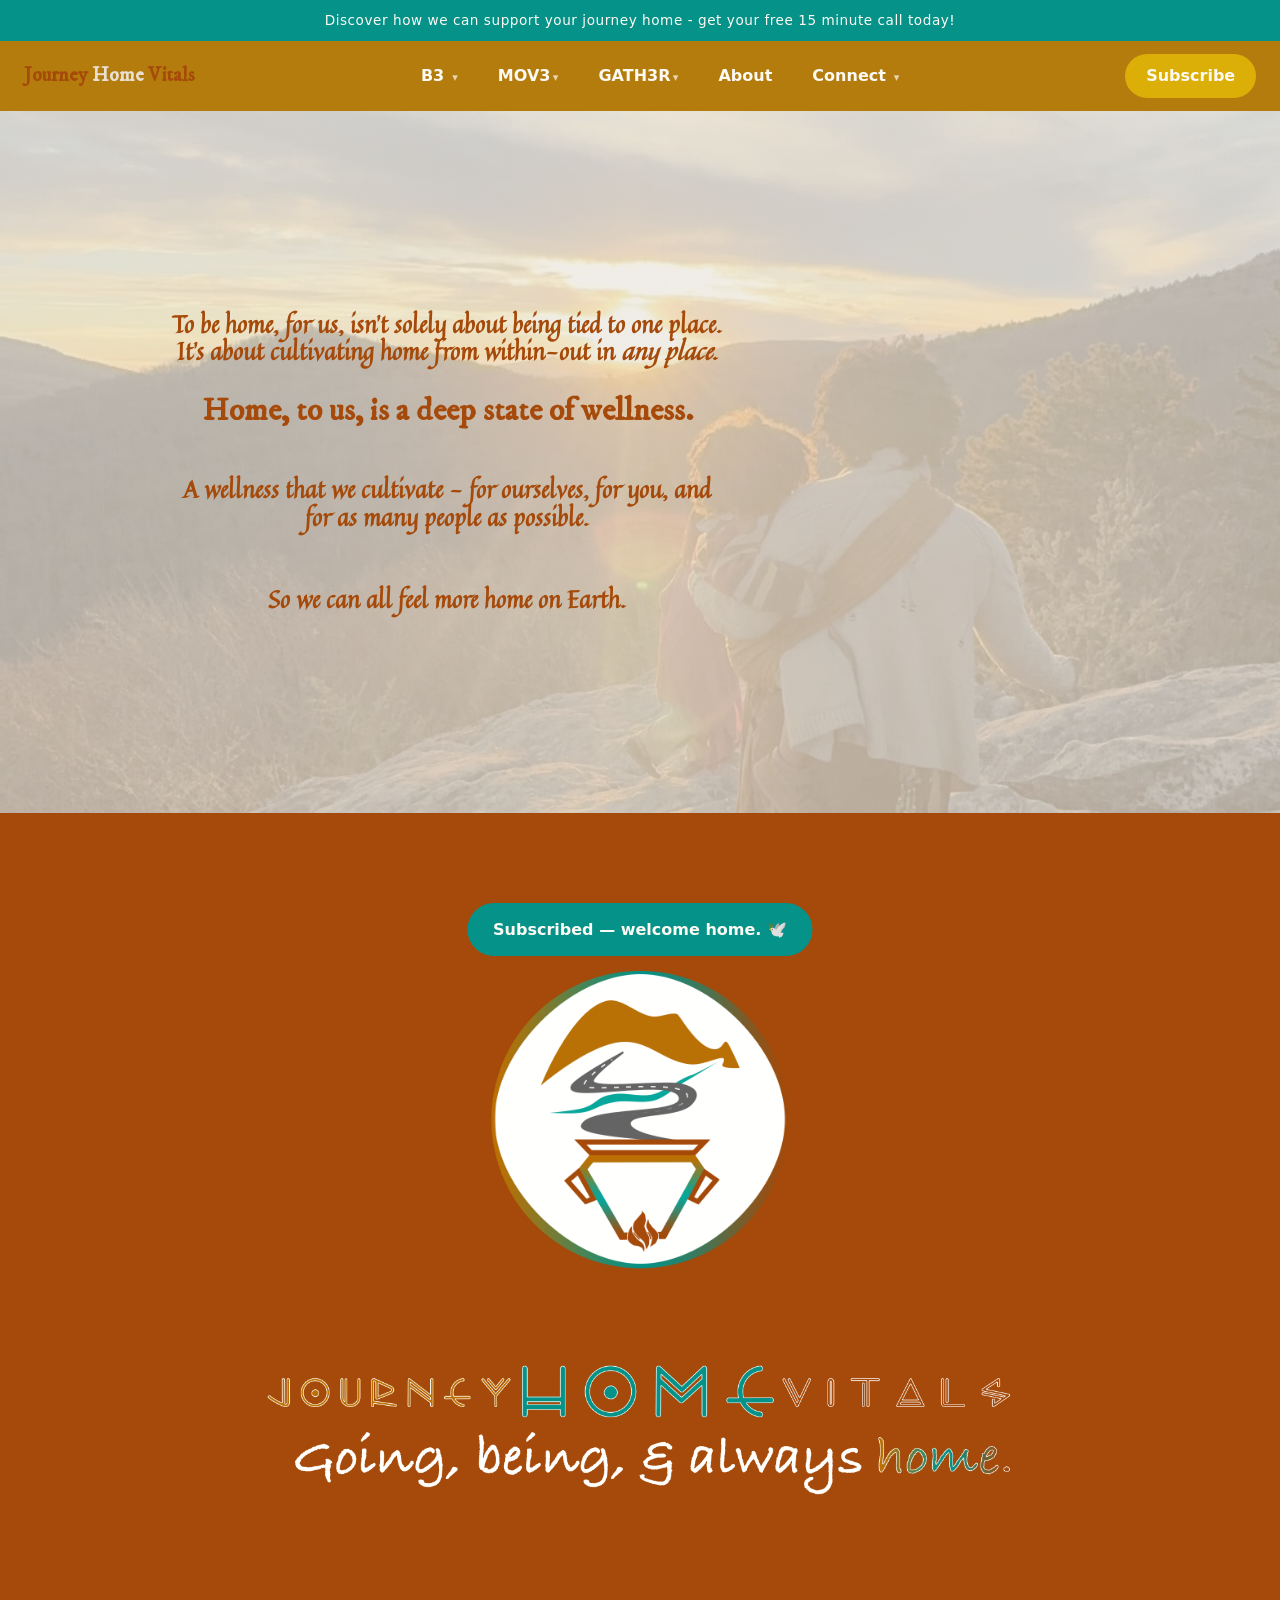
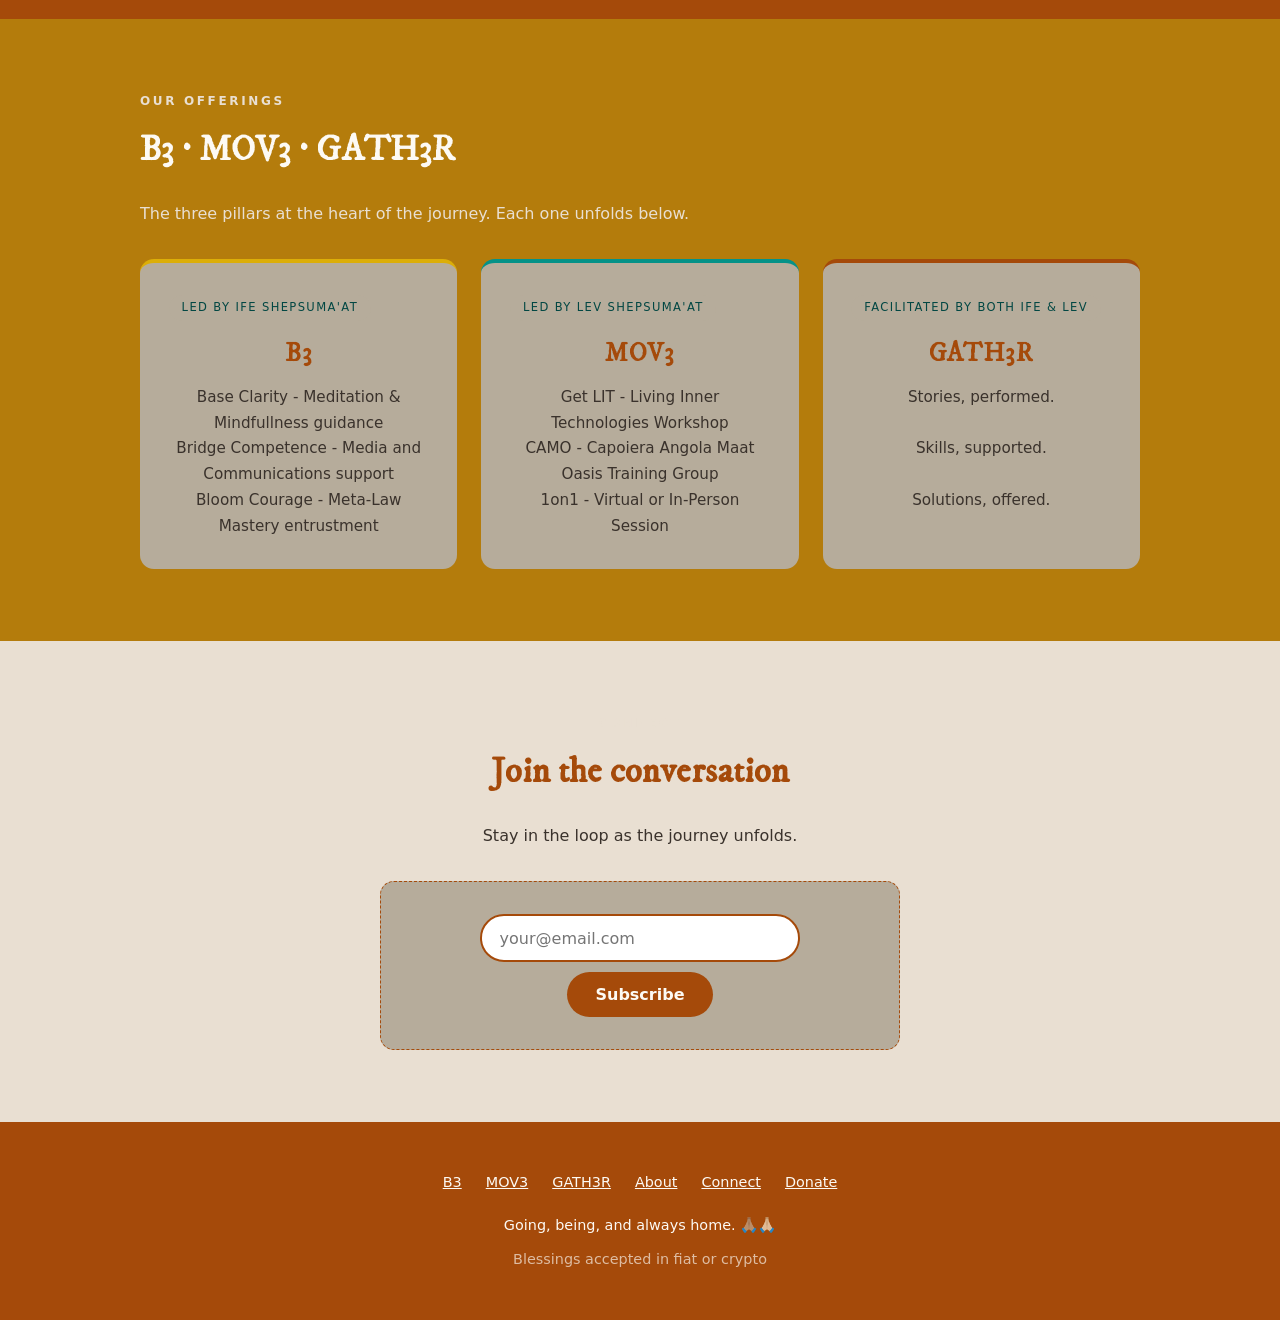
==== index.html @ f93832c3 "Took LIT to JHV website" ====
<!DOCTYPE html>
<html lang="en">
<head>
<meta charset="UTF-8">
<meta name="viewport" content="width=device-width, initial-scale=1.0">
<title>Journey Home Vitals</title>
<link rel="stylesheet" href="nav.css">
<link rel="stylesheet" href="style.css">
</head>

<body>
<div id="header-mount"></div>
<main>
  <!-- HERO -->
  <div class="hero" id="home">
    
    <div>
      <h1>To be home, for us, isn't solely about being tied to one place. 
<br>
It's about cultivating home from within-out in <i>any place</i>. 
<br>
<br>
<h2>Home, to us, is a deep state of wellness. </h2>
<br>
<h1>A wellness that we cultivate - for ourselves, for you, and for as many people as possible.
</h1>
<br>
<br>
<h1>So we can all feel more home on Earth.</h1>
</div>
    </div>
  </div>
  <section class="intro">
    <h1>Welcome to</h1>
    <img src="images/Logo.png" alt="Journey Home Vitals logo" id="intrologo">
    <br>
    <img src="images/LogoJustTextWhite.png" alt="Journey Home Vitals logo text" id="intrologopic">
  </section>
  <!-- B3 / MOV3 / GATH3R -->
  <section class="pillars" id="offerings">
    <div class="section-inner">
      <p class="eyebrow">Our Offerings</p>
      <h2 class="golden-bg">B3 · MOV3 · GATH3R</h2>
      <p class="pillars-intro"> The three pillars at the heart of the journey. Each one unfolds below.</p>
      <div class="pillar-grid">
        <a class="card reveal" id="b3-card" href="B3.html">
          <span class="placeholder-chip">Led by Ife ShepsuMa'at</span>
         <div class="card-text"> <h3>B3</h3>
          <p>Base Clarity - Meditation & Mindfullness guidance
            <br>
            Bridge Competence - Media and Communications support
            <br>
            Bloom Courage - Meta-Law Mastery entrustment
          </p></div></a>
        <a class="card reveal" id="mov3-card" href="MOV3.html">
          <span class="placeholder-chip">Led by Lev ShepsuMa'at</span>
          <div class="card-text"><h3>MOV3</h3>
          <p>Get LIT - Living Inner Technologies Workshop
            <br>
            CAMO - Capoiera Angola Maat Oasis Training Group
            <br>
            1on1 - Virtual or In-Person Session
          </p></div></a>
        <a class="card reveal" id="gath3r-card" href="GATH3R.html">
          <span class="placeholder-chip">Facilitated by both Ife & Lev</span>
         <div class="card-text"><h3>GATH3R</h3>
          <p>Stories, performed. 
            <br>
            <br>
            Skills, supported. 
            <br>
            <br>
            Solutions, offered.
          </p>
        </div> </a>
        </div>
  </section>


  <!-- SUBSCRIBE — Brevo-ready -->
  <section class="subscribe" id="connect">
    <div class="section-inner">
      <p class="eyebrow">Connect</p>
      <h2>Join the conversation</h2>
      <p>Stay in the loop as the journey unfolds.</p>
      <div class="brevo-container">
        <!-- DEMO FORM — replace with Brevo embed -->
        <form class="demo" id="subForm">
          <input type="email" id="email" placeholder="your@email.com" required aria-label="Email">
          <button type="submit">Subscribe</button>
        </form>
      </div>
    </div>
  </section>
</main>

<div id="footer-mount"></div>

<div id="toast">Subscribed — welcome home. 🕊️</div>

<script src="main.js">
</script>
</body>
</html>
---- nav.css ----
/* ===== Design tokens with aliases for compatibility ===== */
:root {
      --text-heading:  #a54a0a;
      --ink:           #3a322c;
      --surface-alt:   #e9dfd2;
      --brand:         #dcae08;
      --teal:          #059288;
      --text-inverse:  #fdfaf4;
      --bg:            #8f7913;
      --surface:       #b6ac9b;
      --accent:        #B47c0c;
      --accent-strong: #a54a0a;
      --badge:         #b6ac9b;
      --band-dark:     #024743;
      --focus-ring:    #059288;
      --radius:        14px;
      --font-head:     'IM Fell DW Pica', Georgia, 'Times New Roman', serif;
      --font-body:     'Segoe UI', system-ui, sans-serif;

      /* Aliases for Get LIT compatibility (maps old names to current) */
      --heading:       var(--text-heading);
      --paper:         var(--surface-alt);
      --panel:         var(--surface);
      --inverse:       var(--text-inverse);
      --band:          var(--bg);

}
/* ===== Self-hosted fonts ===== */
@font-face {
  font-family: 'IM Fell DW Pica';
  src: url('fonts/im-fell-dw-pica-v16-latin-regular.woff2') format('woff2');
  font-weight: 400;
  font-style: normal;
  font-display: swap;
}
@font-face {
  font-family: 'IM Fell DW Pica';
  src: url('fonts/im-fell-dw-pica-v16-latin-italic.woff2') format('woff2');
  font-weight: 400;
  font-style: italic;
  font-display: swap;
}
@font-face {
  font-family: 'Quin';
  src: url('fonts/quintessential-v24-latin-regular.woff2') format('woff2');
  font-weight: 400;
  font-style: normal;
  font-display: swap;
}

/* ===== Top bar ===== */
.topbar {
  background: var(--teal);
  color: var(--text-inverse);
  text-align: center;
  padding: .55rem 1rem;
  font-size: .85rem;
  letter-spacing: .04em;
}

.topbar a {
  color: inherit;
  text-decoration: none;
  position: relative;
}
.topbar a::after {
  content: "";
  position: absolute;
  left: 0; bottom: 0;
  width: 0; height: 1.5px;
  background: var(--text-inverse);
  transition: width .25s ease;
}
.topbar a:hover::after {
  width: 100%;
}

/* ===== HEADER ===== */
.site-header {
  display: flex;
  align-items: center;
  justify-content: space-between;
  padding: .8rem 1.5rem;
  background: var(--accent);
  position: sticky;
  top: 0;
  z-index: 100;
}

.has-dropdown {
  position: relative;
}

.dropdown {
  position: absolute;
  top: 100%;
  left: 50%;                        /* push right edge to middle of parent */
  transform: translateX(-50%);      /* slide back by half dropdown's width */
  min-width: 190px;
  background: var(--surface);
  border-radius: 0 0 10px 10px;
  box-shadow: var(--shadow);
  padding: .4rem;
  display: none;
  z-index: 200;
}

.has-dropdown:hover .dropdown,
.has-dropdown:focus-within .dropdown {
  display: block;
}

.dropdown a {
  display: block;
  padding: .5rem .8rem;
  text-align: center;              /* ← your text-centering, restored */
  color: var(--ink);
  text-decoration: none;
  font-size: .92rem;
  border-radius: 6px;
}

.dropdown a:hover {
  background: var(--surface-alt);
  color: var(--accent-strong);
}

/* ===== Logo (text + image swap on scroll) ===== */
.logo-container {
  display: flex;
  flex-direction: column;
  align-items: center;
}

.logo-text {
  font-family: var(--font-head);
  font-size: 1.25rem;
  font-weight: bold;
  color: var(--text-heading);
  text-decoration: none;
}
.logo-text span { color: var(--surface-alt); }

.logo-img-only {
  display: none;                 /* hidden until the page is scrolled */
}
.logo-img-only img {
  width: 50px;
  height: auto;
  display: block;                /* kills the baseline gap under images */
}

/* When scrolled: swap which one exists in the layout */
.site-header.scrolled .logo-text { display: none; }
.site-header.scrolled .logo-img-only { display: block; }

/* The special row inside Connect */
.icon-row {
  display: flex;
  align-items: center;
  justify-content: center;
  gap: .8rem;
  padding: .6rem 0;
  background: transparent;
  border-top: 1px solid rgba(0,0,0,0.1);
  margin-top: .2rem;
}

.icon-link {
  background: none;       /* no more cream circle */
  border-radius: 0;       /* no shape constraint */
  display: grid;           /* keep — harmless container for the img */
  place-items: center;
  line-height: 0;          /* kills ghost space under images (baseline gap) */
}

.icon-link img {
  width: 38px;             /* size the LOGO itself, not its container */
  height: auto;            /* keeps each logo's natural proportions */
  display: block;
}

.icon-link:hover {
  background: var(--accent);
  color: var(--text-inverse);
  transform: scale(1.1);
}

.main-nav {
  display: flex;
  gap:2.5rem;
}

.nav-item { 
    position: relative;

}

.nav-btn {
  background: none;
  border: none;
  font: inherit;
  font-weight: 600;
  color: var(--surface-alt);
  padding: .0rem .9rem;
  cursor: pointer;
  display: inline-flex;
  align-items: center;
  gap: .25rem;
}
.caret {
  font-size: .7em;
  opacity: .7;
  margin-left: .15rem;
}

.nav-link:link {
   font-weight: 600;
   text-decoration: none;
  color:var(--text-inverse);
 }      
.nav-link:visited { 
   font-weight: 600; 
text-decoration: none;
  color:var(--text-inverse);
}    
.nav-link:hover { 
   font-weight: 600;
   text-decoration: underline;
  color: var(--brand)
}      
.nav-link:active {
   font-weight: 600; 
  text-decoration: none;
  color:var(--text-inverse);
}


.social { padding: .4rem .55rem; font-size: 1.05rem; }

.btn-subscribe {
  background: var(--brand);
  color: var(--text-inverse);
  padding: .55rem 1.3rem;
  border-radius: 999px;
  font-weight: 700;
  text-decoration: none;
  flex-shrink: 0;
  flex-grow: 0;
  white-space: nowrap;
}
.btn-subscribe:hover { transform: scale(1.1); }
/* ===== Responsive ===== */
.menu-toggle {
  display: none;
  background: none;
}

@media (max-width: 760px) {
  .site-header {
    flex-wrap: wrap;
    flex-direction: column;
    justify-content: center;
    align-items: center;
    text-align: center;
  }


  .menu-toggle {
    display: block;
    order: 2;
    border: none;
    font-size: 1.8rem;
    cursor: pointer;
    color: var(--text-heading);
    padding: .5rem;
  }

  /* Slightly smaller logo image on phones */
  .logo-img-only img { width: 40px; }

  .main-nav { display: none; }
  .main-nav.open {
    display: flex;
    flex-direction: column;
    align-items: center;
  }

  .hero {
    background-image: none;
    background: linear-gradient(
      135deg,
      var(--surface-alt) 0%,
      var(--brand) 50%,
      var(--teal) 100%
    );
    background-attachment: scroll;
    min-height: 70vh;
  }

  .nav-item {
    width: 100%;
    border-bottom: 1px solid rgba(0,0,0,.1);
  }

  .dropdown {
    position: static;
    box-shadow: none;
    background: var(--badge);
    padding: 0 .8rem;
    transform: none; 
  }

  .nav-btn {
    width: 100%;
    text-align: left;
    padding: .8rem 0;
  }

  .btn-subscribe {
    width: auto;
    margin-top: .6rem;
    text-align: center;
  }
}
---- style.css ----
* { margin: 0; padding: 0; box-sizing: border-box; }

body {
  font-family: var(--font-body);
  background: var(--accent);
  color: var(--ink);
  line-height: 1.7;
}

h1 {
  font-family: var(--font-head);
  color: var(--text-inverse);
  line-height: 3;
}
/* ===== Hero ===== */
.hero {
  min-height: 78vh;
  display: flex;
  flex-direction: column;
  justify-content: center;
  align-items:flex-start;
  text-align: center;
  padding: 4rem 10rem; 
  background-image:
    linear-gradient(rgba(237, 234, 230, 0.72), rgba(233, 223, 210, .72)),
    url('images/Ife&Aiye-Sunset.jpg');
  background-size: cover;
  background-position: center;
  background-repeat: no-repeat;
  background-attachment: fixed;
  position: relative;
  overflow: hidden;
}

.hero > div {
  max-width: 100%;
  margin: 0 auto;
   margin-left: 1%;           
  margin-right: auto; 
}

.hero h1 {
  font-family: 'Quin', Georgia, serif;
  font-size: clamp(1.5rem, 2.0vw, 1.5rem);
  color: var(--text-heading);
  max-width: 37ch;
  margin-left:auto;
  margin-right: auto;
  line-height: 1.15;
}
.hero h2 {
  font-family: var(--font-head);
  font-size: clamp(2.0rem, 2.5vw, 2.0rem);
  color: var(--text-heading);
  max-width: 37ch;
  margin-left:auto;
  margin-right: auto;
  line-height: 1.15;
}
.hero p.tagline {
  font-style: italic;
  color: var(--text-heading);
  margin-top: 1rem;
  font-size: 1.15rem;
}
.hero .cta-row {
  margin-top: 2.2rem;
  display: flex;
  gap: 1rem;
  justify-content: center;
  flex-wrap: wrap;
}
#soon {
  display: flex;
  flex-direction: column;
  justify-content: center;
  align-items:center;
  text-align: center;
  padding: 4rem 10rem; 
}

/* ===== @media ===== */
@media (max-width: 1024px) {
  .hero > div {
    margin-left: 1%;   
    margin-right: auto;
  }
}

@media (max-width: 760px) {
  .hero > div {
    margin-left: 0;     /* or 2%, whatever reads best */
    margin-right: 0;
  }
}

.btn-primary {
  background: var(--brand);
  color: var(--text-inverse);
  padding: .85rem 1.8rem;
  border-radius: 999px;
  text-decoration: none;
  font-weight: 600;
  transition: filter .2s;
}
.btn-primary:hover { background: var(--accent); color: var(--text-inverse); }

.btn-secondary {
  background: var(--teal);
  color: var(--text-inverse);
  padding: .85rem 1.8rem;
  border-radius: 999px;
  text-decoration: none;
  font-weight: 600;
  transition: filter .2s;
}
.btn-secondary:hover { background: var(--accent); color: var(--text-inverse); }

.btn-ghost {
  background: var(--accent-strong);
  color: var(--text-inverse);
  padding: .85rem 1.8rem;
  border-radius: 999px;
  text-decoration: none;
  font-weight: 600;
  transition: filter .2s;
}
.btn-ghost:hover { background: var(--accent); color: var(--text-inverse); }

/* ===== Section shell ===== */
section { padding: 4.5rem 1.5rem; }
.section-inner { max-width: 1000px; margin: 0 auto; }
.eyebrow {
  text-transform: uppercase;
  letter-spacing: .22em;
  font-size: .75rem;
  color: var(--surface-alt);
  font-weight: 700;
  margin-bottom: .6rem;
}
h2 {
  font-family: var(--font-head);
  font-size: clamp(1.2rem, 3vw, 2.2rem);
  color: var(--text-heading);
  margin-bottom: 1.2rem;
}

/* ===== Panel nav ===== */
.panel-nav {
  display: flex;
  align-items: stretch;
}
.panel {
  display: flex;
  flex-direction: column;
  transition: flex-grow .3s ease;
}
.panel-head {
  display: flex;
  align-items: center;
  gap: .5rem;
  background: transparent;
  border: none;
  padding: .75rem 1rem;
  cursor: pointer;
  font: inherit;
  font-weight: 700;
}
.panel-icon {
  width: 44px;
  height: 44px;
  border-radius: 50%;
  display: grid;
  place-items: center;
  font-size: 1.2rem;
}
[data-panel="foundation"] .panel-head { background: var(--brand); }
[data-panel="anchoring"]   .panel-head { background: var(--accent-strong); }
[data-panel="amplifying"]  .panel-head { background: var(--surface); }
.panel-body {
  max-height: 0;
  overflow: hidden;
  transition: max-height .35s ease;
}
.panel.open .panel-body {
  max-height: 320px;
}

.intro {
  background: var(--accent-strong);
  text-align: center;
}

#intrologo {
  width: 320px;
  border-radius: 14px;
}
#intrologopic {
  width: 750px;
  border-radius: 14px;
}

/* ===== Three pillars: B3 / MOV3 / GATH3R ===== */
.pillars { background: var(--accent); }
.pillar-grid {
  display: grid;
  grid-template-columns: repeat(auto-fit, minmax(260px, 1fr));
  gap: 1.5rem;
  margin-top: 2rem;
}
.pillars-intro {
   color: var(--surface-alt);   
}
.card {
  background: var(--surface);
  border-radius: var(--radius);
  padding: 1.8rem;
  box-shadow: var(--shadow);
  border-top: 4px solid;
  transition: transform .25s ease;
}

#b3-card {border-top-color: var(--brand);}

#mov3-card { border-top-color: var(--teal); }

#gath3r-card { border-top-color: var(--accent-strong); }
a.card:hover { transform: translateY(-6px); }
.card h3 {
  font-family: var(--font-head);
  margin-bottom: .5rem;
  color: var(--text-heading);
  font-size: 1.6rem;
  letter-spacing: .02em;
}
.card p { font-size: .95rem; }

a.card {
  text-decoration: none;
  color: inherit;
  display: block;          /* anchors default to inline; block fills the grid cell */
}

.golden-bg { color: var(--text-inverse); }

.placeholder-chip {
  display: inline-block;
  font-size: .72rem;
  text-transform: uppercase;
  letter-spacing: .12em;
  color: var(--band-dark);
  background: var(--badge);
  border-radius: 999px;
  padding: .2rem .8rem;
  margin-bottom: .8rem;
}
.card-text {
  text-align: center;
}

.reveal { opacity: 0; transform: translateY(24px); transition: all .7s ease; }
.reveal.visible { opacity: 1; transform: none; }
 
/* ===== WISDOM band ===== */
.wisdom {
  background: var(--band-dark);
  color: var(--text-inverse);
}
.wisdom h2 { color: var(--text-inverse); }
.acronym {
  display: grid;
  grid-template-columns: repeat(auto-fit, minmax(200px, 1fr));
  gap: 1.5rem;
  margin-top: 2.2rem;
}
.acronym .letter {
  text-align: center;
  padding: 1.4rem;
  border: 1px solid var(--surface);
  border-radius: var(--radius);
}
.acronym .big {
  font-family: var(--font-head);
  font-size: 2.6rem;
  color: var(--accent);
  display: block;
}

.letter {
font-size: 1rem;
}

/* ===== Subscribe — Brevo-ready ===== */
.subscribe { background: var(--surface-alt); text-align: center; }
.brevo-container {
  max-width: 520px;
  margin: 2rem auto 0;
  background: var(--surface);
  border-radius: var(--radius);
  padding: 2rem;
  box-shadow: var(--shadow);
  border: 1px dashed var(--accent-strong);
}

.brevo-container input[type="email"],
.brevo-container input[type="text"] {
  padding: .8rem 1.1rem;
  border: 2px solid var(--accent-strong);
  border-radius: 999px;
  font-size: 1rem;
  width: 100%;
  max-width: 320px;
  outline: none;
  font-family: var(--font-body);
}
.brevo-container button,
.brevo-container input[type="submit"] {
  background: var(--accent-strong);
  color: var(--text-inverse);
  border: none;
  border-radius: 999px;
  padding: .8rem 1.8rem;
  font-size: 1rem;
  font-weight: 600;
  cursor: pointer;
  font-family: var(--font-body);
  transition: filter .2s;
}
.brevo-container button:hover,
.brevo-container input[type="submit"]:hover { filter: brightness(.85); }

.brevo-container form.demo {
  display: flex;
  gap: .6rem;
  justify-content: center;
  flex-wrap: wrap;
}

blockquote {
  font-family: var(--font-head);
  font-style: italic;
  font-size: 1.25rem;
  color: var(--text-heading);
  border-left: 5px solid var(--accent);
  padding-left: 1.4rem;
  margin: 2rem 0;
}

/* ===== Footer ===== */
footer {
  background: var(--text-heading);
  color: var(--text-inverse);
  padding: 3rem 1.5rem;
  text-align: center;
  font-size: .9rem;
}
footer nav ul {
  list-style: none;
  display: flex;
  gap: 1.5rem;
  justify-content: center;
  margin-bottom: 1.2rem;
  flex-wrap: wrap;
}
footer a { color: var(--text-inverse); }

/* ===== Toast ===== */
#toast {
  position: fixed;
  bottom: 24px; left: 50%;
  transform: translateX(-50%) translateY(80px);
  background: var(--teal);
  color: var(--text-inverse);
  padding: .8rem 1.6rem;
  border-radius: 999px;
  font-weight: 600;
  box-shadow: var(--shadow);
  transition: transform .35s ease;
  z-index: 200;
}
#toast.show { transform: translateX(-50%) translateY(0); }

/* ===== Focus accessibility ===== */
:focus-visible {
  outline: 3px solid var(--focus-ring);
  outline-offset: 3px;
}

/* ===== BIO SECTION (About Page) ===== */
.who .lead {
  max-width: 60ch;
  font-size: 1.02rem;
  line-height: 1.7;
  color: var(--ink);
  margin-bottom: 2.4rem;
}

.bio {
  display: grid;
  grid-template-columns: 160px 1fr;
  gap: 1.8rem;
  align-items: center;
  margin-bottom: 2.4rem;
}

.bio:last-of-type { margin-bottom: 0; }

.bio h3 {
  font-size: 1.1rem;
  margin-bottom: 0.5rem;
  font-family: var(--font-head);
  color: var(--text-heading);
}

.bio p {
  font-size: 0.94rem;
  line-height: 1.7;
  color: var(--ink);
  max-width: 60ch;
}

.bio .imgph img {
  width: 100%;
  height: 100%;
  object-fit: cover;
  object-position: top center;
  display: block;
}

.imgph {
  border: 1.5px dashed var(--badge);    /* changed from --line */
  border-radius: 4px;
  aspect-ratio: 4 / 5;
  overflow: hidden;
  background: var(--surface-alt);       /* changed from rgba() */
}

.closing {
  margin-top: 2.4rem;
  padding: 1.6rem 1.8rem;
  background: var(--surface);           /* changed from --panel */
  border-left: 4px solid var(--brand);
  border-radius: 3px;
  font-family: var(--font-head);
  font-size: 1.05rem;
  line-height: 1.6;
  color: var(--text-heading);
}
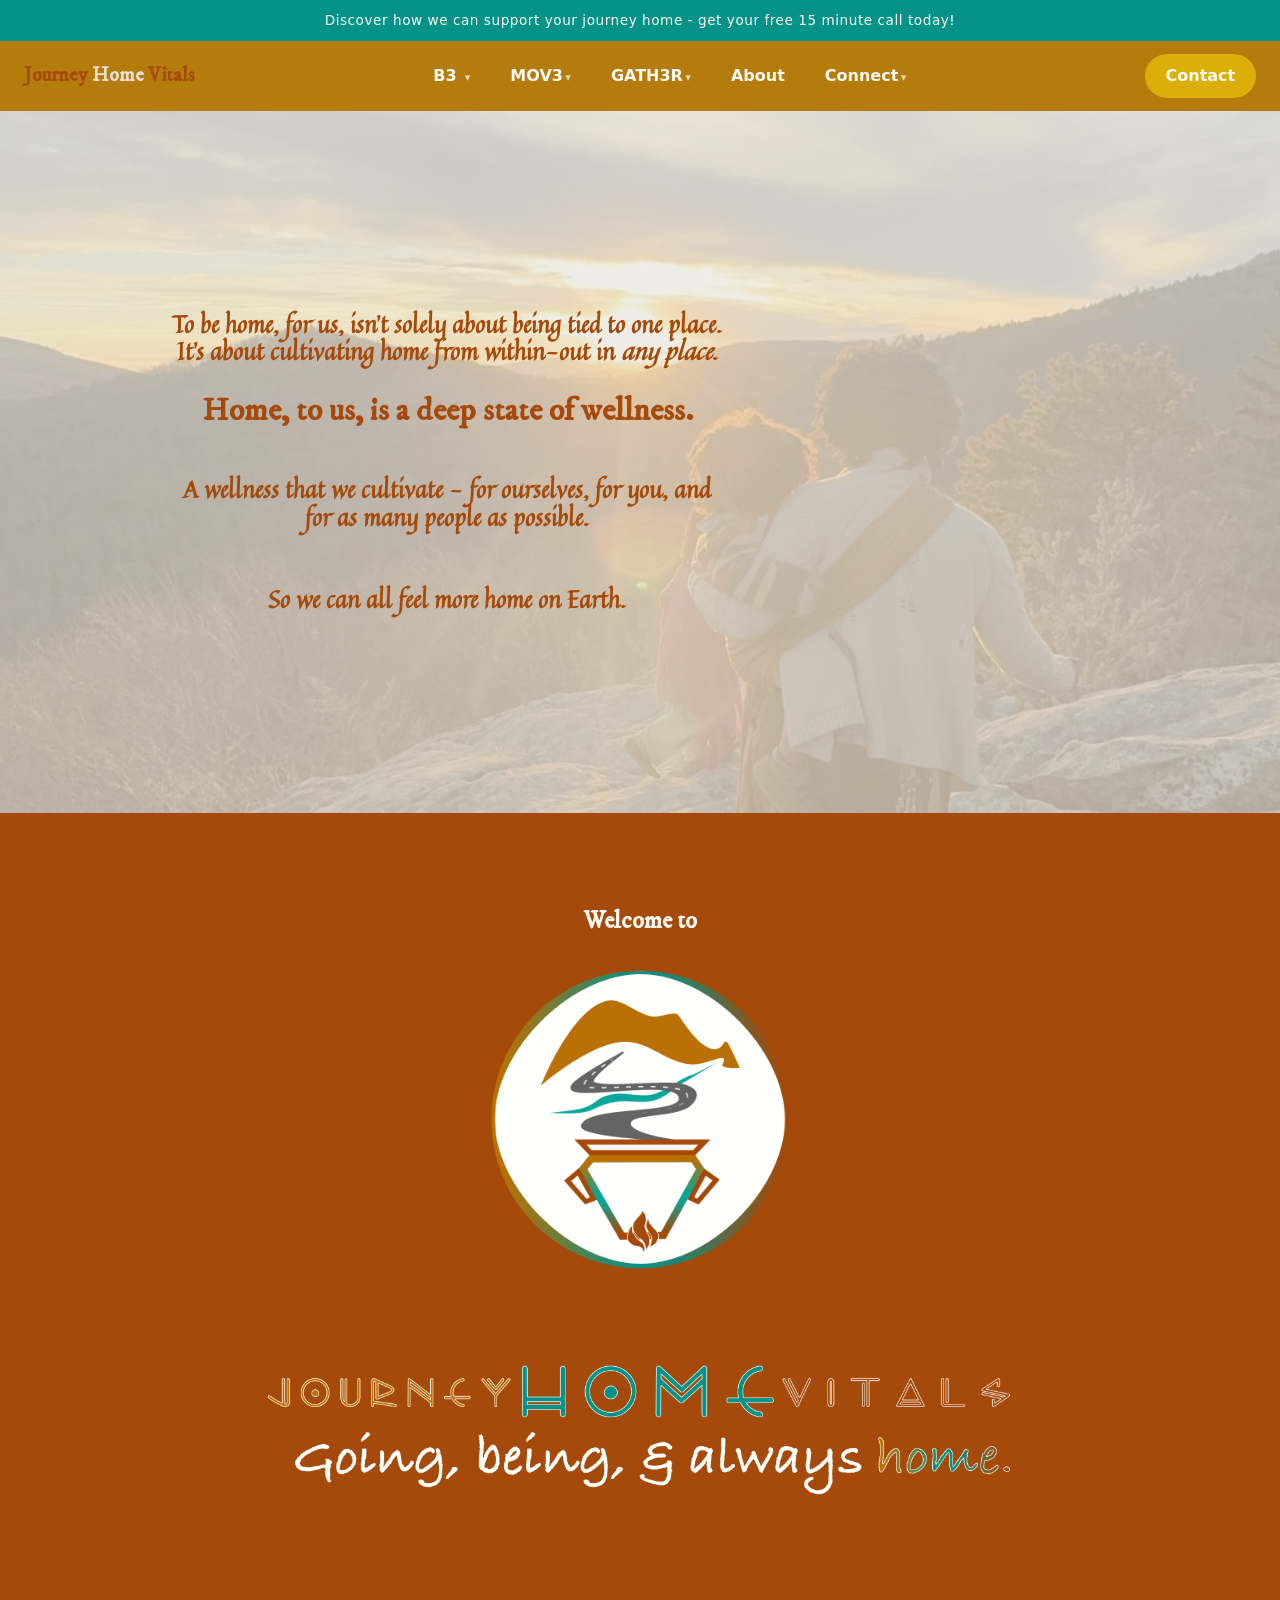
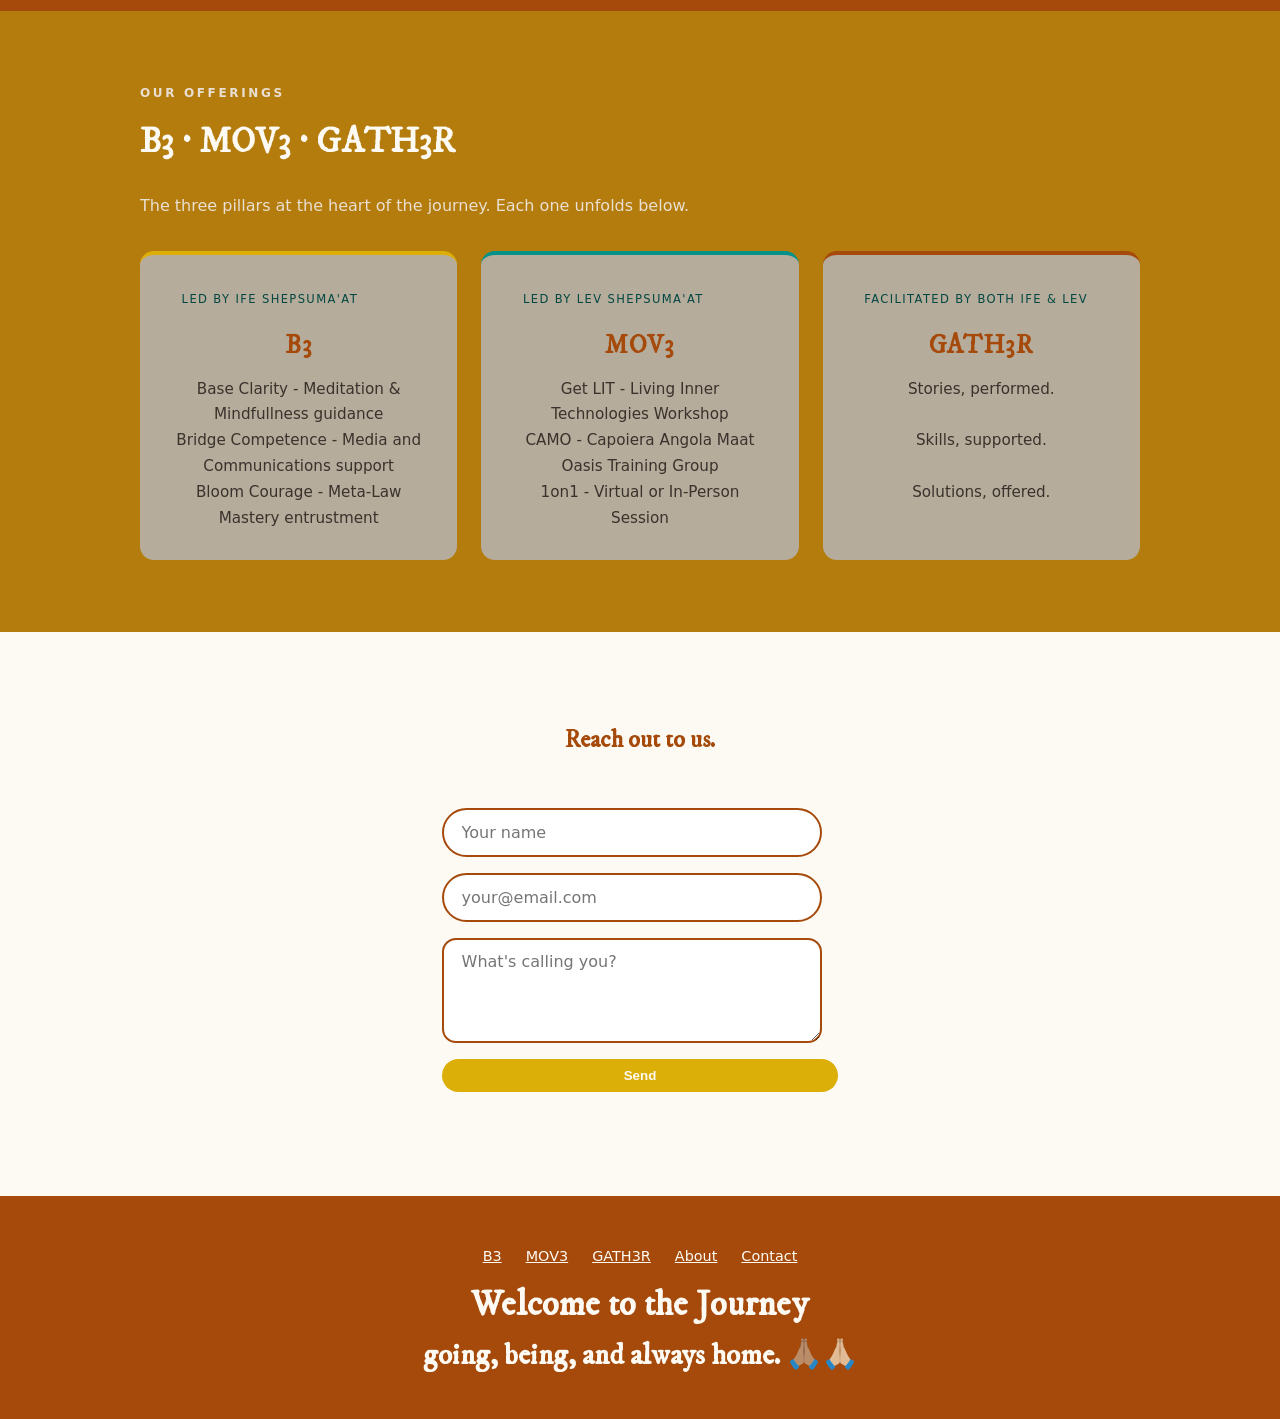
==== commit 4c2d7e23: "Update site with connect instead of subimt" ====
--- a/index.html
+++ b/index.html
@@ -75,28 +75,21 @@
         </div> </a>
         </div>
   </section>
-
-
-  <!-- SUBSCRIBE — Brevo-ready -->
-  <section class="subscribe" id="connect">
-    <div class="section-inner">
-      <p class="eyebrow">Connect</p>
-      <h2>Join the conversation</h2>
-      <p>Stay in the loop as the journey unfolds.</p>
-      <div class="brevo-container">
-        <!-- DEMO FORM — replace with Brevo embed -->
-        <form class="demo" id="subForm">
-          <input type="email" id="email" placeholder="your@email.com" required aria-label="Email">
-          <button type="submit">Subscribe</button>
-        </form>
-      </div>
-    </div>
-  </section>
-</main>
+  <section class="form" id="connect">
+    <h1 class="form">Reach out to us.</h1>
+<form name="contact" method="POST" data-netlify="true" class="contact-form"
+      action="/thanks" netlify-honeypot="bot-field">
+  <input type="hidden" name="form-name" value="contact">
+  <input type="text" name="name" placeholder="Your name" required aria-label="Your name">
+  <input type="email" name="email" placeholder="your@email.com" required aria-label="Email">
+  <textarea name="message" rows="4" placeholder="What's calling you?" required aria-label="Message"></textarea>
+  <button type="submit" class="btn-action">Send</button>
+</form>
+</section>
 
 <div id="footer-mount"></div>
 
-<div id="toast">Subscribed — welcome home. 🕊️</div>
+
 
 <script src="main.js">
 </script>
--- a/nav.css
+++ b/nav.css
@@ -238,7 +238,7 @@
 
 .social { padding: .4rem .55rem; font-size: 1.05rem; }
 
-.btn-subscribe {
+.btn-action {
   background: var(--brand);
   color: var(--text-inverse);
   padding: .55rem 1.3rem;
@@ -248,8 +248,10 @@
   flex-shrink: 0;
   flex-grow: 0;
   white-space: nowrap;
-}
-.btn-subscribe:hover { transform: scale(1.1); }
+  border: none;
+  outline: none;
+}
+.btn-action:hover { transform: scale(1.1); }
 /* ===== Responsive ===== */
 .menu-toggle {
   display: none;
@@ -317,7 +319,7 @@
     padding: .8rem 0;
   }
 
-  .btn-subscribe {
+  .btn-action {
     width: auto;
     margin-top: .6rem;
     text-align: center;
--- a/style.css
+++ b/style.css
@@ -92,9 +92,16 @@
 
 @media (max-width: 760px) {
   .hero > div {
-    margin-left: 0;     /* or 2%, whatever reads best */
+    margin-left: 0;   
     margin-right: 0;
   }
+}
+@media (max-width: 760px) {}
+#intrologopic {
+  max-width: 100%;;
+  height: auto;
+  display: block; 
+  margin-inline: auto;
 }
 
 .btn-primary {
@@ -130,6 +137,32 @@
 }
 .btn-ghost:hover { background: var(--accent); color: var(--text-inverse); }
 
+
+
+.contact-form {
+  display: flex;              /* turns the form into a flex container */
+  flex-direction: column;     /* children stack top-to-bottom */
+  align-items: stretch;        /* children centered horizontally */
+  gap: 1rem;                  /* even spacing between each field */
+  max-width: 460px;           /* keeps it from stretching full-page wide */
+  margin: 0 auto;             /* centers the form itself in its section */
+  padding: 2rem;              /* breathing room around the whole form */
+}
+.contact-form input,
+.contact-form textarea {
+  border: 2px solid var(--accent-strong);
+  border-radius: 999px;
+  padding: .8rem 1.1rem;
+  font-size: 1rem;
+  font-family: inherit;
+  width: 100%;
+  max-width: 380px;
+}
+
+.contact-form textarea {
+  border-radius: 14px;         /* pill shape looks odd on a tall box */
+  height: auto;
+}
 /* ===== Section shell ===== */
 section { padding: 4.5rem 1.5rem; }
 .section-inner { max-width: 1000px; margin: 0 auto; }
@@ -367,21 +400,13 @@
 }
 footer a { color: var(--text-inverse); }
 
-/* ===== Toast ===== */
-#toast {
-  position: fixed;
-  bottom: 24px; left: 50%;
-  transform: translateX(-50%) translateY(80px);
-  background: var(--teal);
-  color: var(--text-inverse);
-  padding: .8rem 1.6rem;
-  border-radius: 999px;
-  font-weight: 600;
-  box-shadow: var(--shadow);
-  transition: transform .35s ease;
-  z-index: 200;
-}
-#toast.show { transform: translateX(-50%) translateY(0); }
+.form {
+  background-color: var(--text-inverse);
+}
+.form h1 {
+  color: var(--text-heading);
+  text-align: center; 
+}
 
 /* ===== Focus accessibility ===== */
 :focus-visible {
@@ -389,15 +414,17 @@
   outline-offset: 3px;
 }
 
-/* ===== BIO SECTION (About Page) ===== */
+
+/* Bio layout (photo beside text) */
 .who .lead {
-  max-width: 60ch;
+  max-width: 100%;
   font-size: 1.02rem;
   line-height: 1.7;
-  color: var(--ink);
   margin-bottom: 2.4rem;
 }
-
+.page.who h1{
+  color: var(--accent);
+}
 .bio {
   display: grid;
   grid-template-columns: 160px 1fr;
@@ -405,23 +432,25 @@
   align-items: center;
   margin-bottom: 2.4rem;
 }
-
 .bio:last-of-type { margin-bottom: 0; }
-
 .bio h3 {
-  font-size: 1.1rem;
-  margin-bottom: 0.5rem;
-  font-family: var(--font-head);
-  color: var(--text-heading);
-}
-
+  font-family: var(--font-head);
+  color: var(--text-heading);
+  font-size: 1.4rem;
+  margin-bottom: .5rem;
+}
 .bio p {
-  font-size: 0.94rem;
+  font-size: .94rem;
   line-height: 1.7;
-  color: var(--ink);
-  max-width: 60ch;
-}
-
+  max-width: 100%;
+}
+.imgph {
+  border: 1.5px dashed var(--badge);
+  border-radius: var(--radius);
+  aspect-ratio: 4 / 5;
+  overflow: hidden;
+  background: var(--surface-alt);
+}
 .bio .imgph img {
   width: 100%;
   height: 100%;
@@ -429,23 +458,47 @@
   object-position: top center;
   display: block;
 }
-
-.imgph {
-  border: 1.5px dashed var(--badge);    /* changed from --line */
-  border-radius: 4px;
-  aspect-ratio: 4 / 5;
-  overflow: hidden;
-  background: var(--surface-alt);       /* changed from rgba() */
-}
-
 .closing {
   margin-top: 2.4rem;
   padding: 1.6rem 1.8rem;
-  background: var(--surface);           /* changed from --panel */
+  background: var(--surface);
   border-left: 4px solid var(--brand);
-  border-radius: 3px;
+  border-radius: var(--radius);
   font-family: var(--font-head);
   font-size: 1.05rem;
   line-height: 1.6;
   color: var(--text-heading);
+}
+.page-link {
+  color: var(--accent);
+  text-decoration: none;
+}
+.page-link:hover{
+  color: var(--teal);
+}
+
+/* Mobile: stack bios */
+@media (max-width: 760px) {
+  .bio { grid-template-columns: 1fr; gap: 1rem; }
+  .imgph { aspect-ratio: 16/9; }
+}
+/* ===== Page shell ===== */
+.site {
+  max-width: 100%;
+  margin: 0 auto;              /* centers the whole column */
+}
+
+.page {
+  background: var(--surface-alt);   /* paper background, not brown */
+  padding: 3.4rem 2.5rem;
+  border-bottom: 1px solid var(--badge);
+}
+[id] {
+  scroll-margin-top: 90px;  /* roughly your header height + breathing room */
+}
+.inverse {
+color: var(--text-inverse); }
+.bottom h2,
+.bottom h1 {
+line-height: 1.0;
 }
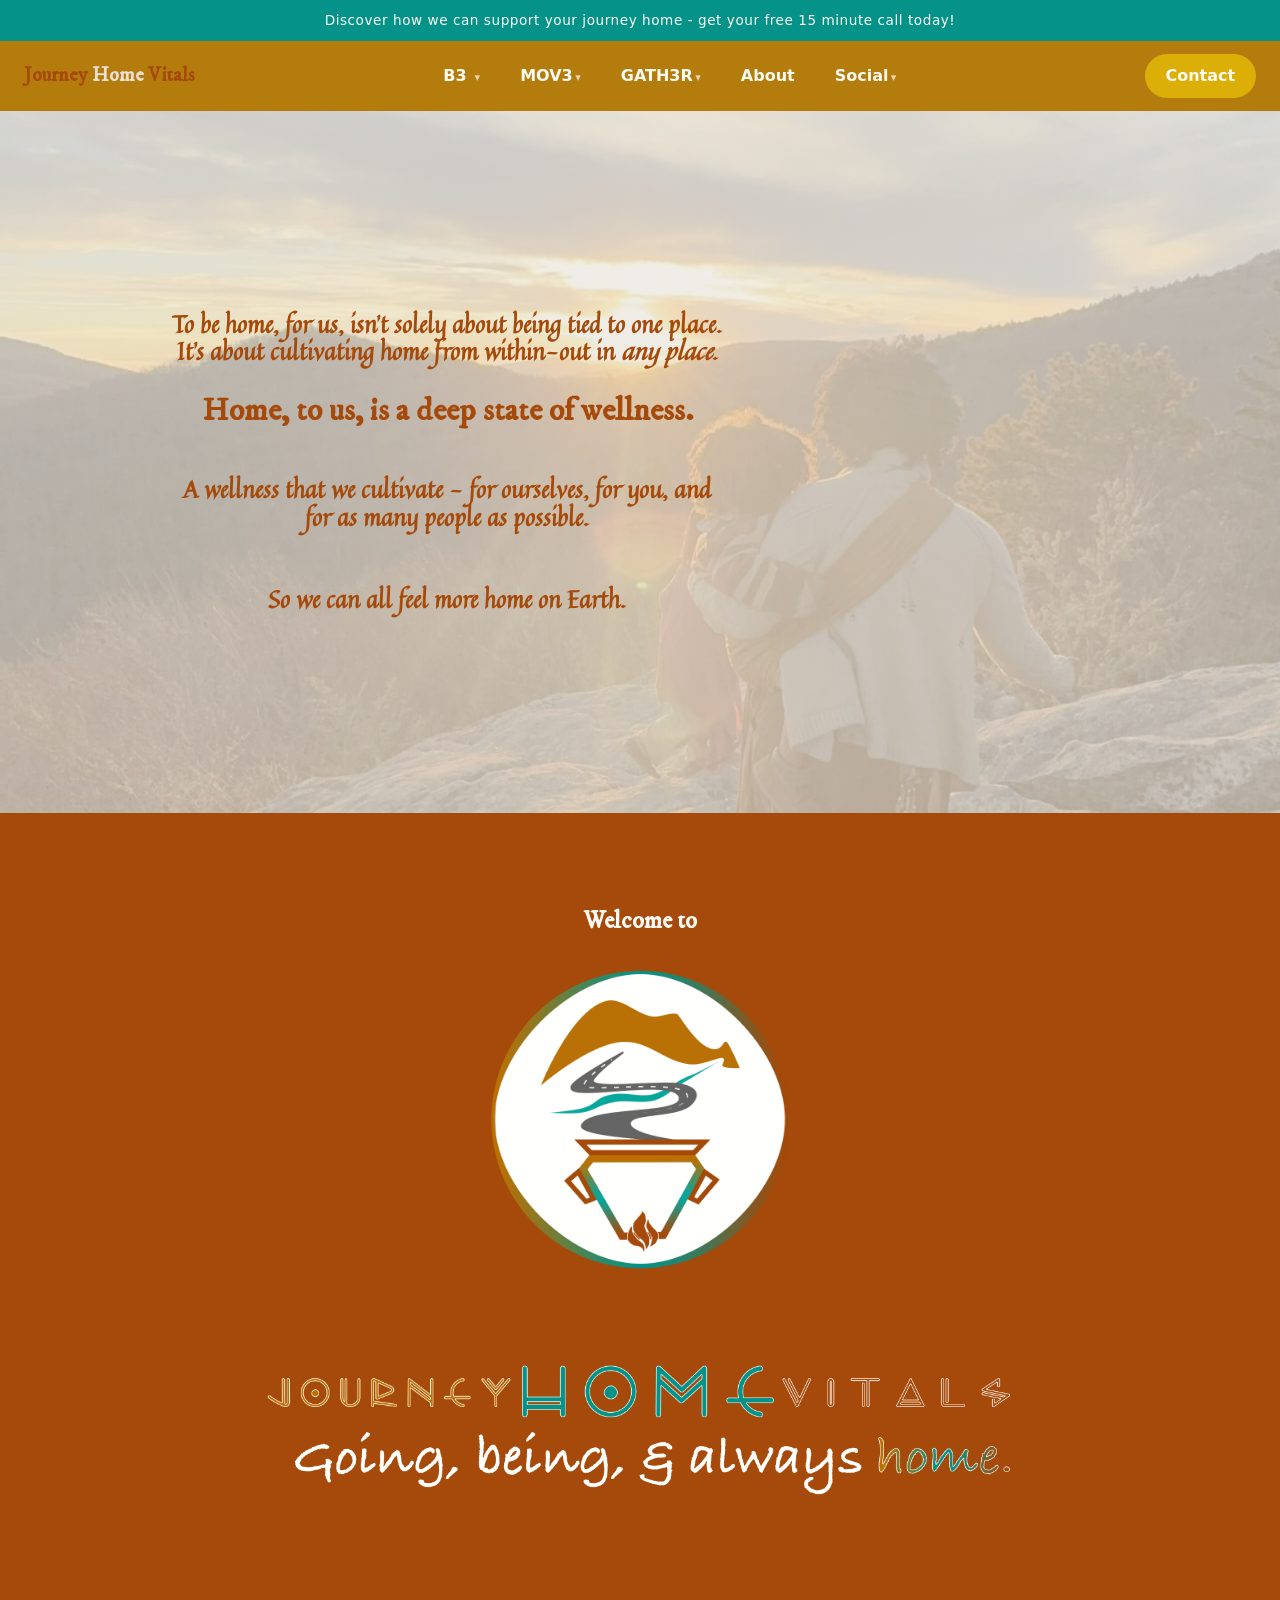
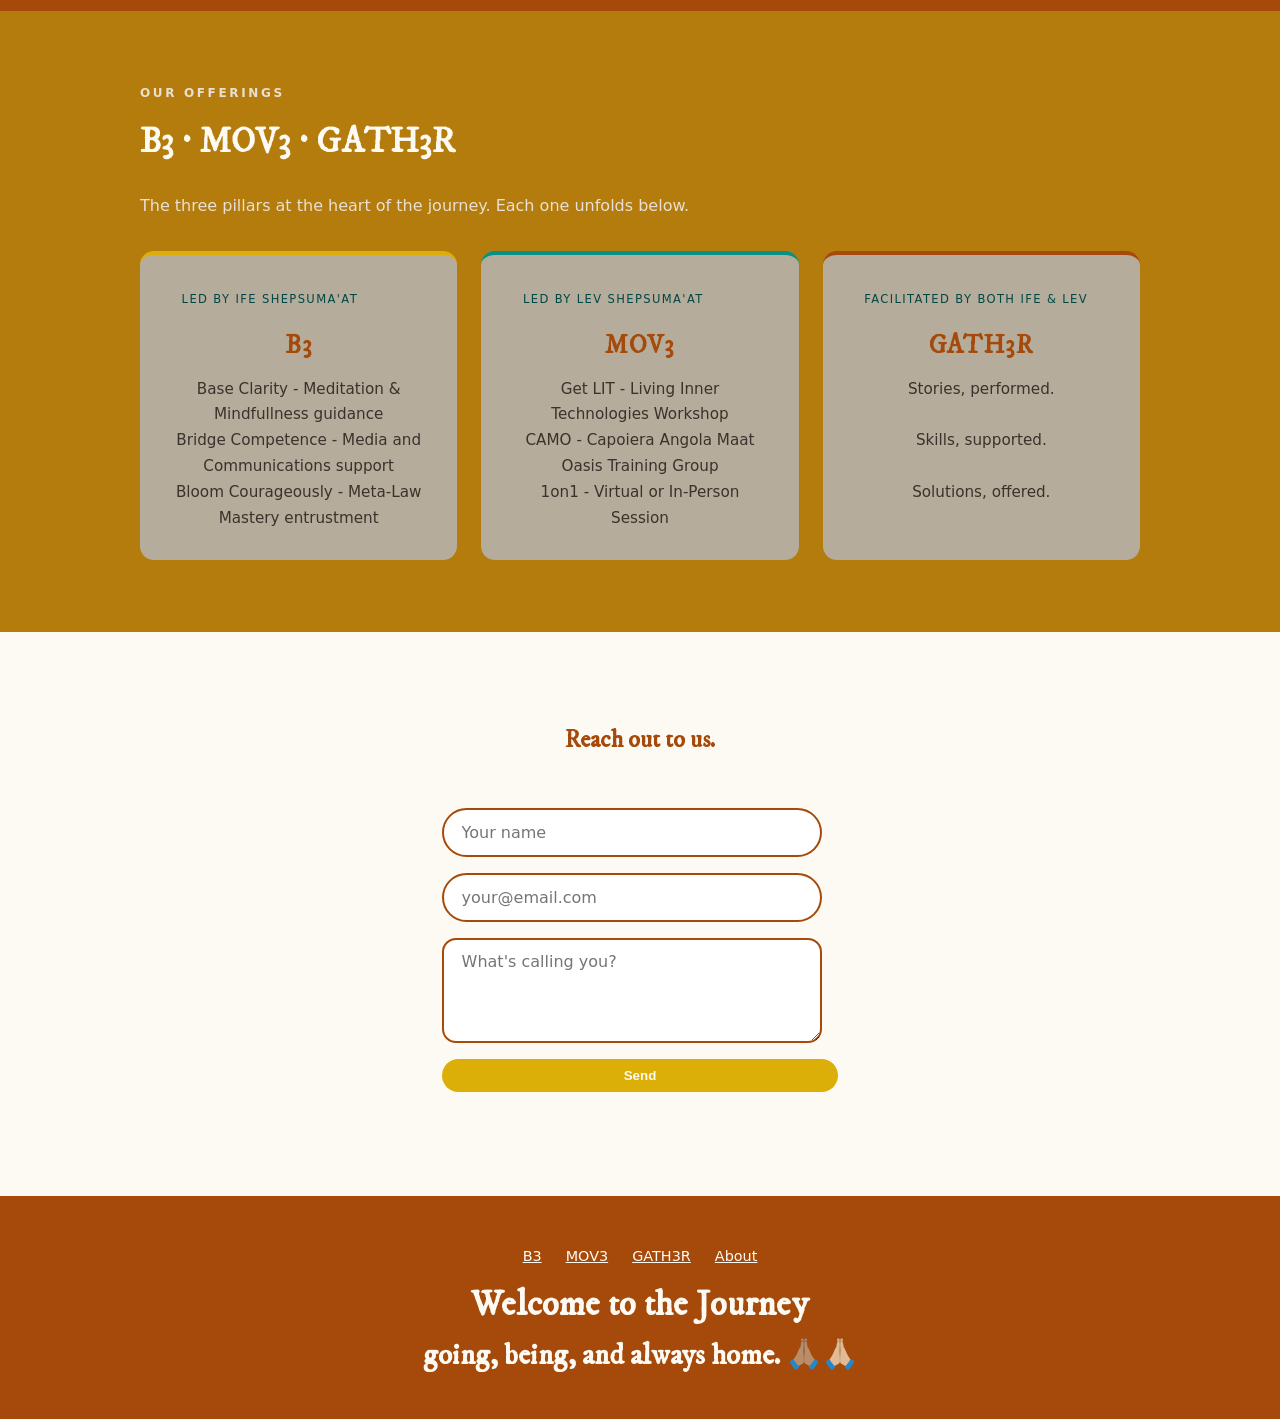
==== commit be3541a2: "B3 & padding" ====
--- a/index.html
+++ b/index.html
@@ -50,7 +50,7 @@
             <br>
             Bridge Competence - Media and Communications support
             <br>
-            Bloom Courage - Meta-Law Mastery entrustment
+            Bloom Courageously - Meta-Law Mastery entrustment
           </p></div></a>
         <a class="card reveal" id="mov3-card" href="MOV3.html">
           <span class="placeholder-chip">Led by Lev ShepsuMa'at</span>
@@ -78,8 +78,11 @@
   <section class="form" id="connect">
     <h1 class="form">Reach out to us.</h1>
 <form name="contact" method="POST" data-netlify="true" class="contact-form"
-      action="/thanks" netlify-honeypot="bot-field">
+      action="thanks.html" netlify-honeypot="bot-field">
   <input type="hidden" name="form-name" value="contact">
+  <p class="hidden" style="display:none;">
+  <label>Leave this empty: <input name="bot-field"></label>
+</p>
   <input type="text" name="name" placeholder="Your name" required aria-label="Your name">
   <input type="email" name="email" placeholder="your@email.com" required aria-label="Email">
   <textarea name="message" rows="4" placeholder="What's calling you?" required aria-label="Message"></textarea>
--- a/style.css
+++ b/style.css
@@ -87,18 +87,20 @@
   .hero > div {
     margin-left: 1%;   
     margin-right: auto;
+    padding:0rem;
   }
 }
 
 @media (max-width: 760px) {
-  .hero > div {
+  .hero  {
     margin-left: 0;   
     margin-right: 0;
+   padding: 2rem; 
   }
 }
 @media (max-width: 760px) {}
 #intrologopic {
-  max-width: 100%;;
+  max-width: 100%;
   height: auto;
   display: block; 
   margin-inline: auto;
@@ -174,6 +176,14 @@
   font-weight: 700;
   margin-bottom: .6rem;
 }
+.eyebrow-inverse {
+  text-transform: uppercase;
+  letter-spacing: .22em;
+  font-size: .75rem;
+  color: var(--surface);
+  font-weight: 700;
+  margin-bottom: .6rem;
+}
 h2 {
   font-family: var(--font-head);
   font-size: clamp(1.2rem, 3vw, 2.2rem);
@@ -501,4 +511,48 @@
 .bottom h2,
 .bottom h1 {
 line-height: 1.0;
+color:var(--text-inverse);
+}
+
+.offerings{
+  display: grid;
+ 
+}
+.title-offerings{
+  text-align: center;
+  background-color: var(--surface-alt);
+}
+.title-offerings h1{
+  font-size: clamp(2.5rem, 3.0vw, 2.5rem);
+  color: var(--text-heading);
+  line-height: 1.0;
+}
+.intro-offerings {
+  background: var(--surface-alt);
+   text-align: center;
+   padding: 3.4rem;
+}
+
+/* ===== Progressive disclosure blocks (B3 page) ===== */
+.deep-dive {
+  margin-top: 1.2rem;
+  border: 1.5px dashed var(--badge);
+  border-radius: var(--radius);
+  background: var(--surface);
+}
+
+.deep-dive summary {
+  cursor: pointer;
+  padding: .9rem 1.2rem;
+  font-weight: 600;
+  color: var(--accent-strong);
+}
+
+.deep-dive[open] summary {
+  border-bottom: 1.5px dashed var(--badge);
+}
+
+.deep-dive p {
+  padding: .2rem 1.4rem .4rem;
+  font-size: .95rem;
 }
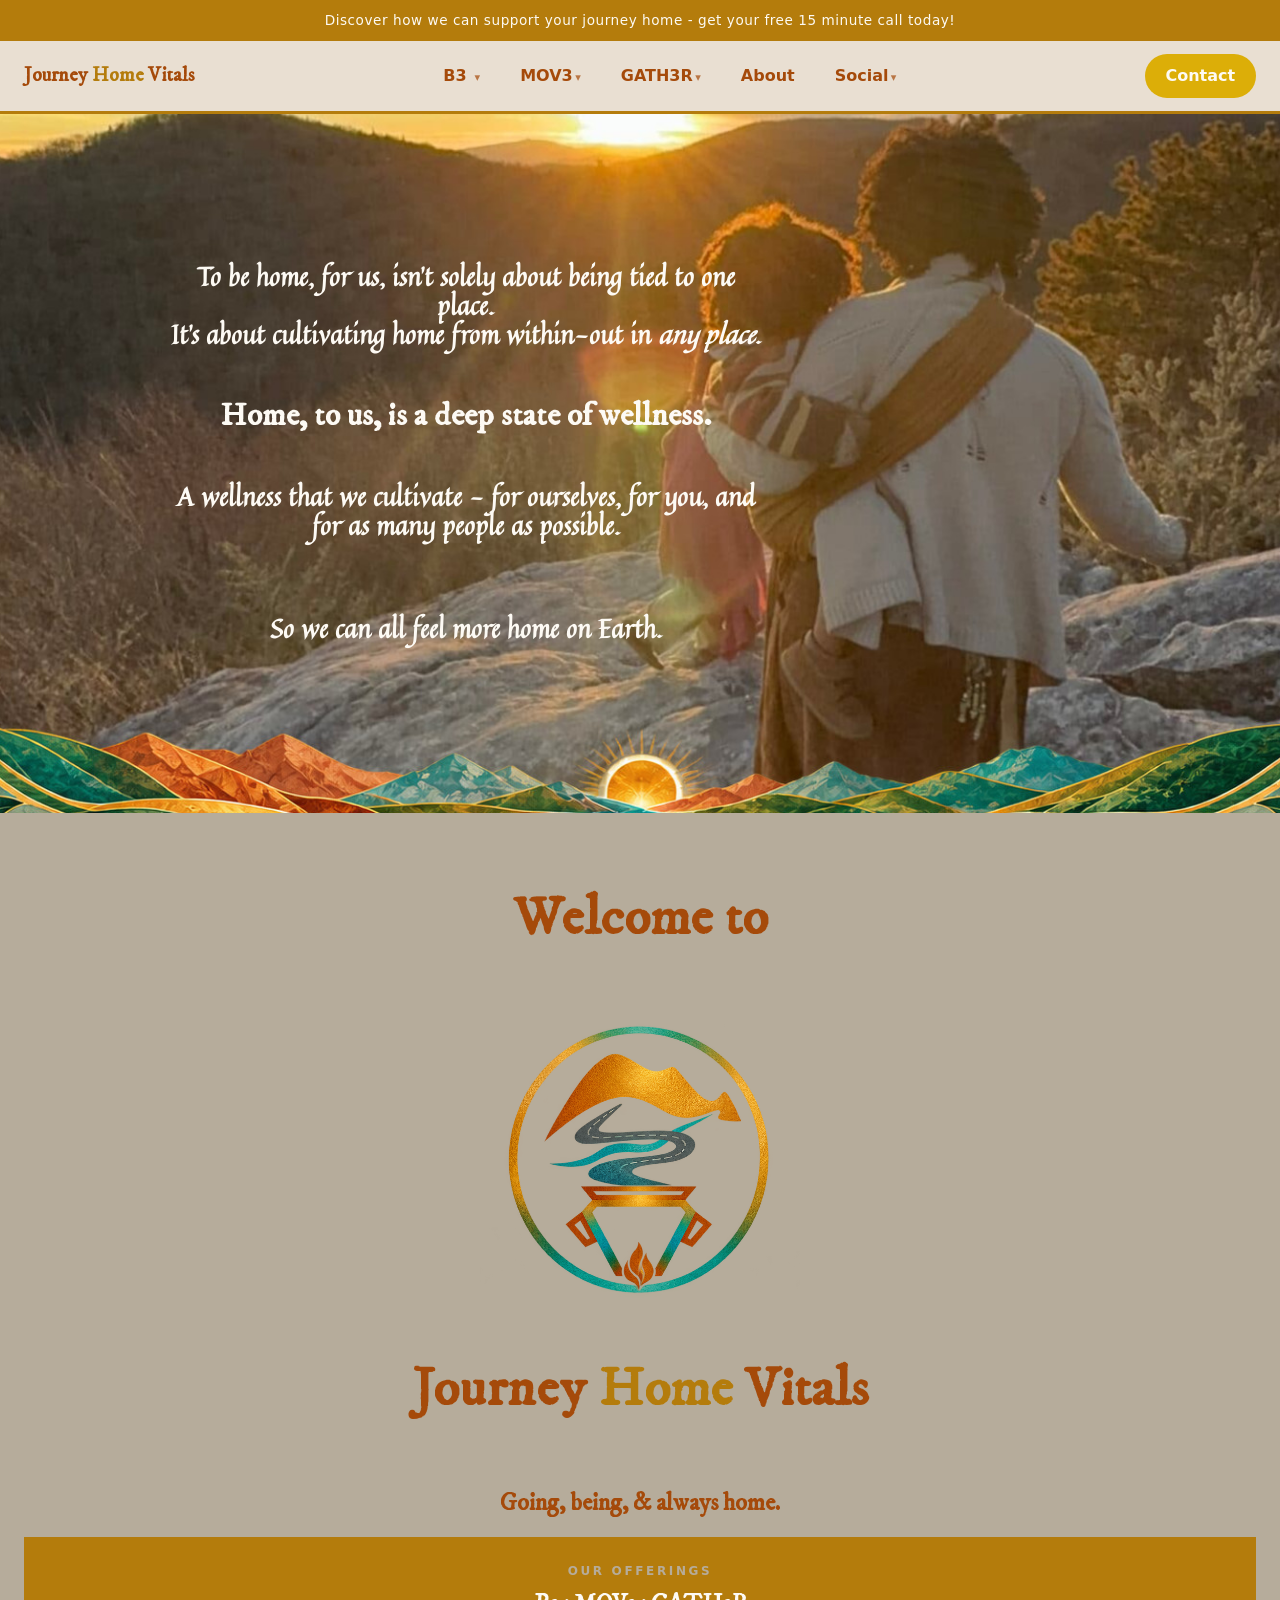
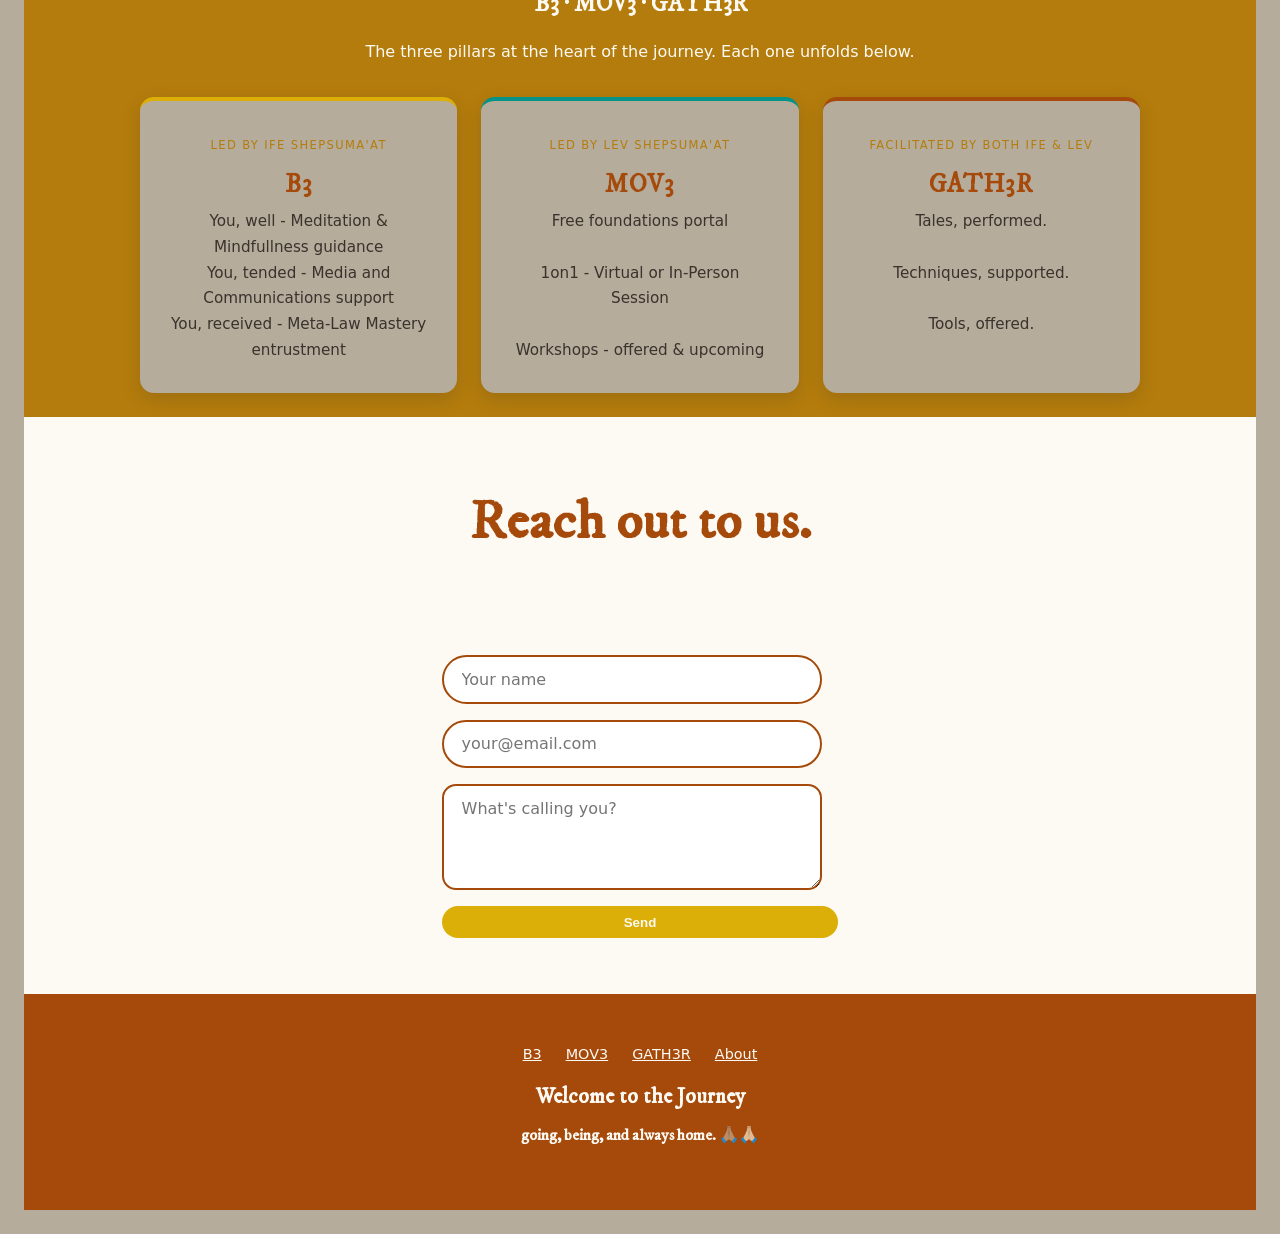
==== commit dd7d4c9a: "updated b3, gath3r, and stlyes stuff" ====
--- a/index.html
+++ b/index.html
@@ -34,8 +34,8 @@
     <h1>Welcome to</h1>
     <img src="images/Logo.png" alt="Journey Home Vitals logo" id="intrologo">
     <br>
-    <img src="images/LogoJustTextWhite.png" alt="Journey Home Vitals logo text" id="intrologopic">
-  </section>
+   <h1>Journey <span>Home</span> Vitals</h1>
+   <h2>Going, being, & always home.</h2>
   <!-- B3 / MOV3 / GATH3R -->
   <section class="pillars" id="offerings">
     <div class="section-inner">
@@ -46,31 +46,33 @@
         <a class="card reveal" id="b3-card" href="B3.html">
           <span class="placeholder-chip">Led by Ife ShepsuMa'at</span>
          <div class="card-text"> <h3>B3</h3>
-          <p>Base Clarity - Meditation & Mindfullness guidance
+          <p>You, well - Meditation & Mindfullness guidance
             <br>
-            Bridge Competence - Media and Communications support
+            You, tended - Media and Communications support
             <br>
-            Bloom Courageously - Meta-Law Mastery entrustment
+            You, received - Meta-Law Mastery entrustment
           </p></div></a>
         <a class="card reveal" id="mov3-card" href="MOV3.html">
           <span class="placeholder-chip">Led by Lev ShepsuMa'at</span>
           <div class="card-text"><h3>MOV3</h3>
-          <p>Get LIT - Living Inner Technologies Workshop
+          <p>Free foundations portal
             <br>
-            CAMO - Capoiera Angola Maat Oasis Training Group
             <br>
-            1on1 - Virtual or In-Person Session
+     1on1 - Virtual or In-Person Session
+            <br>
+            <br>
+           Workshops - offered & upcoming
           </p></div></a>
         <a class="card reveal" id="gath3r-card" href="GATH3R.html">
           <span class="placeholder-chip">Facilitated by both Ife & Lev</span>
          <div class="card-text"><h3>GATH3R</h3>
-          <p>Stories, performed. 
+          <p>Tales, performed. 
             <br>
             <br>
-            Skills, supported. 
+            Techniques, supported. 
             <br>
             <br>
-            Solutions, offered.
+            Tools, offered.
           </p>
         </div> </a>
         </div>
@@ -80,7 +82,7 @@
 <form name="contact" method="POST" data-netlify="true" class="contact-form"
       action="thanks.html" netlify-honeypot="bot-field">
   <input type="hidden" name="form-name" value="contact">
-  <p class="hidden" style="display:none;">
+  <p class="hidden">
   <label>Leave this empty: <input name="bot-field"></label>
 </p>
   <input type="text" name="name" placeholder="Your name" required aria-label="Your name">
--- a/nav.css
+++ b/nav.css
@@ -1,30 +1,45 @@
-/* ===== Design tokens with aliases for compatibility ===== */
+
+
+/* ===== Design tokens (named by role, not by color) ===== */
 :root {
-      --text-heading:  #a54a0a;
-      --ink:           #3a322c;
-      --surface-alt:   #e9dfd2;
-      --brand:         #dcae08;
-      --teal:          #059288;
-      --text-inverse:  #fdfaf4;
-      --bg:            #8f7913;
-      --surface:       #b6ac9b;
-      --accent:        #B47c0c;
-      --accent-strong: #a54a0a;
-      --badge:         #b6ac9b;
-      --band-dark:     #024743;
-      --focus-ring:    #059288;
-      --radius:        14px;
-      --font-head:     'IM Fell DW Pica', Georgia, 'Times New Roman', serif;
-      --font-body:     'Segoe UI', system-ui, sans-serif;
-
-      /* Aliases for Get LIT compatibility (maps old names to current) */
-      --heading:       var(--text-heading);
-      --paper:         var(--surface-alt);
-      --panel:         var(--surface);
-      --inverse:       var(--text-inverse);
-      --band:          var(--bg);
-
-}
+  /* ---- Text ---- */
+  --text:              #3a322c;  /* body copy */
+  --text-strong:       #a54a0a;  /* headings, emphasized text */
+  --text-inverse:      #fdfaf4;  /* text on colored or dark surfaces */
+  --text-inverse-soft: #b6ac9b;  /* muted text on colored surfaces */
+  --text-soft:         #6b5d52;  /* dimmed body text (hints, captions) — NEW */
+  --text-warm:         #b47c0c;
+
+  /* ---- Surfaces ---- */
+  --background:        #e9dfd2;  /* outermost page background */
+  --section:           #b6ac9b;  /* cards, panels, chips */
+  --section-warm:      #b47c0c;  /* rich amber bands */
+  --section-strong:    #a54a0a;  /* rust bands (intro) */
+  --section-deep:      #024743;  /* deep bands (wisdom) */
+
+  /* ---- Chrome ---- */
+  --header-bg:         #e9dfd2;  /* sticky site header */
+  --topbar-bg:         #b47c0c;  /* announcement bar */
+
+  /* ---- Actions ---- */
+  --action:            #dcae08;  /* primary buttons */
+  --action-alt:        #059288;  /* secondary buttons, links */
+  --action-strong:     #a54a0a;  /* tertiary buttons (ghost, subscribe) — NEW */
+  --action-hover:      #b47c0c;  /* shared hover state */
+  --focus-ring:        #059288;  /* keyboard focus outlines */
+
+  /* ---- Decoration ---- */
+  --pop:               #b47c0c;  /* non-interactive accents: bars, glyphs — NEW */
+  --border:            #b6ac9b;  /* standard borders & dividers */
+  --border-strong:     #a54a0a;  /* heavy borders: inputs, card tops — NEW */
+
+  /* ---- Shape, depth, type ---- */
+  --radius:   14px;
+  --shadow:   0 6px 18px rgba(58, 50, 44, 0.18);  /* NEW — was used but never defined */
+  --font-head: 'IM Fell DW Pica', Georgia, 'Times New Roman', serif;
+  --font-body: 'Segoe UI', system-ui, sans-serif;
+}
+
 /* ===== Self-hosted fonts ===== */
 @font-face {
   font-family: 'IM Fell DW Pica';
@@ -50,7 +65,7 @@
 
 /* ===== Top bar ===== */
 .topbar {
-  background: var(--teal);
+  background: var(--topbar-bg);
   color: var(--text-inverse);
   text-align: center;
   padding: .55rem 1rem;
@@ -81,10 +96,11 @@
   align-items: center;
   justify-content: space-between;
   padding: .8rem 1.5rem;
-  background: var(--accent);
+  background: var(--header-bg);
   position: sticky;
   top: 0;
   z-index: 100;
+  box-shadow: 0 3px 0 var(--section-warm);
 }
 
 .has-dropdown {
@@ -97,7 +113,7 @@
   left: 50%;                        /* push right edge to middle of parent */
   transform: translateX(-50%);      /* slide back by half dropdown's width */
   min-width: 190px;
-  background: var(--surface);
+  background: var(--section);
   border-radius: 0 0 10px 10px;
   box-shadow: var(--shadow);
   padding: .4rem;
@@ -113,16 +129,16 @@
 .dropdown a {
   display: block;
   padding: .5rem .8rem;
-  text-align: center;              /* ← your text-centering, restored */
-  color: var(--ink);
+  text-align: center;              /* text-centering, restored */
+  color: var(--text);
   text-decoration: none;
   font-size: .92rem;
   border-radius: 6px;
 }
 
 .dropdown a:hover {
-  background: var(--surface-alt);
-  color: var(--accent-strong);
+  background: var(--background);
+  color: var(--text-strong);
 }
 
 /* ===== Logo (text + image swap on scroll) ===== */
@@ -136,10 +152,10 @@
   font-family: var(--font-head);
   font-size: 1.25rem;
   font-weight: bold;
-  color: var(--text-heading);
+  color: var(--text-strong);
   text-decoration: none;
 }
-.logo-text span { color: var(--surface-alt); }
+.logo-text span { color: var(--text-warm); }
 
 .logo-img-only {
   display: none;                 /* hidden until the page is scrolled */
@@ -169,7 +185,7 @@
 .icon-link {
   background: none;       /* no more cream circle */
   border-radius: 0;       /* no shape constraint */
-  display: grid;           /* keep — harmless container for the img */
+  display: grid;           /* harmless container for the img */
   place-items: center;
   line-height: 0;          /* kills ghost space under images (baseline gap) */
 }
@@ -181,7 +197,7 @@
 }
 
 .icon-link:hover {
-  background: var(--accent);
+  background: var(--action-hover);
   color: var(--text-inverse);
   transform: scale(1.1);
 }
@@ -191,9 +207,8 @@
   gap:2.5rem;
 }
 
-.nav-item { 
-    position: relative;
-
+.nav-item {
+  position: relative;
 }
 
 .nav-btn {
@@ -201,7 +216,7 @@
   border: none;
   font: inherit;
   font-weight: 600;
-  color: var(--surface-alt);
+  color: var(--text-inverse);
   padding: .0rem .9rem;
   cursor: pointer;
   display: inline-flex;
@@ -217,29 +232,28 @@
 .nav-link:link {
    font-weight: 600;
    text-decoration: none;
-  color:var(--text-inverse);
- }      
-.nav-link:visited { 
-   font-weight: 600; 
-text-decoration: none;
-  color:var(--text-inverse);
-}    
-.nav-link:hover { 
+  color: var(--text-strong);
+}
+.nav-link:visited {
+   font-weight: 600;
+   text-decoration: none;
+  color: var(--text-soft);
+}
+.nav-link:hover {
    font-weight: 600;
    text-decoration: underline;
-  color: var(--brand)
-}      
+  color: var(--action);
+}
 .nav-link:active {
-   font-weight: 600; 
-  text-decoration: none;
-  color:var(--text-inverse);
-}
-
+   font-weight: 600;
+   text-decoration: none;
+  color: var(--text-inverse);
+}
 
 .social { padding: .4rem .55rem; font-size: 1.05rem; }
 
 .btn-action {
-  background: var(--brand);
+  background: var(--action);
   color: var(--text-inverse);
   padding: .55rem 1.3rem;
   border-radius: 999px;
@@ -252,6 +266,7 @@
   outline: none;
 }
 .btn-action:hover { transform: scale(1.1); }
+
 /* ===== Responsive ===== */
 .menu-toggle {
   display: none;
@@ -267,14 +282,13 @@
     text-align: center;
   }
 
-
   .menu-toggle {
     display: block;
     order: 2;
     border: none;
     font-size: 1.8rem;
     cursor: pointer;
-    color: var(--text-heading);
+    color: var(--text-strong);
     padding: .5rem;
   }
 
@@ -292,9 +306,9 @@
     background-image: none;
     background: linear-gradient(
       135deg,
-      var(--surface-alt) 0%,
-      var(--brand) 50%,
-      var(--teal) 100%
+      var(--background) 0%,
+      var(--action) 50%,
+      var(--action-alt) 100%
     );
     background-attachment: scroll;
     min-height: 70vh;
@@ -308,9 +322,9 @@
   .dropdown {
     position: static;
     box-shadow: none;
-    background: var(--badge);
+    background: var(--section);
     padding: 0 .8rem;
-    transform: none; 
+    transform: none;
   }
 
   .nav-btn {
--- a/style.css
+++ b/style.css
@@ -1,32 +1,44 @@
-
-
-  
+/* =====================================================
+   MAIN CONTENT STYLESHEET — hero, sections, forms, cards
+   Depends on: header-nav.css (tokens + nav must load first)
+   ===================================================== */
+
+/* Global reset & base */
 * { margin: 0; padding: 0; box-sizing: border-box; }
+
+html { scroll-behavior: smooth; }
 
 body {
   font-family: var(--font-body);
-  background: var(--accent);
-  color: var(--ink);
+  background: var(--background);
+  background-image:
+    linear-gradient(rgba(233, 223, 210, .72), rgba(233, 223, 210, .72)),
+    url('images/OldPaper.jpg');
+  background-size: cover;
+  background-attachment: fixed;
+  color: var(--text);
   line-height: 1.7;
 }
 
-h1 {
+h1, h2, h3 {
   font-family: var(--font-head);
-  color: var(--text-inverse);
-  line-height: 3;
-}
+  color: var(--text-strong);
+  line-height: 1.15;
+  margin-bottom: 1.2rem;
+}
+
+h1 { line-height: 3; }
+
 /* ===== Hero ===== */
 .hero {
   min-height: 78vh;
   display: flex;
   flex-direction: column;
   justify-content: center;
-  align-items:flex-start;
-  text-align: center;
-  padding: 4rem 10rem; 
-  background-image:
-    linear-gradient(rgba(237, 234, 230, 0.72), rgba(233, 223, 210, .72)),
-    url('images/Ife&Aiye-Sunset.jpg');
+  align-items: flex-start;
+  text-align: center;
+  padding: 4rem 10rem;
+  background-image:url('images/HeroBG.jpg');
   background-size: cover;
   background-position: center;
   background-repeat: no-repeat;
@@ -38,31 +50,31 @@
 .hero > div {
   max-width: 100%;
   margin: 0 auto;
-   margin-left: 1%;           
-  margin-right: auto; 
+  margin-left: 1%;
+  margin-right: auto;
 }
 
 .hero h1 {
   font-family: 'Quin', Georgia, serif;
-  font-size: clamp(1.5rem, 2.0vw, 1.5rem);
-  color: var(--text-heading);
+  font-size: clamp(1.5rem, 2.0vw, 2.0rem);
+  color: var(--text-inverse);
   max-width: 37ch;
-  margin-left:auto;
+  margin-left: auto;
   margin-right: auto;
   line-height: 1.15;
 }
 .hero h2 {
   font-family: var(--font-head);
-  font-size: clamp(2.0rem, 2.5vw, 2.0rem);
-  color: var(--text-heading);
+  font-size: clamp(2.0rem, 2.5vw, 2.5rem);
+  color: var(--text-inverse);
   max-width: 37ch;
-  margin-left:auto;
+  margin-left: auto;
   margin-right: auto;
   line-height: 1.15;
 }
 .hero p.tagline {
   font-style: italic;
-  color: var(--text-heading);
+  color: var(--text-strong);
   margin-top: 1rem;
   font-size: 1.15rem;
 }
@@ -73,41 +85,38 @@
   justify-content: center;
   flex-wrap: wrap;
 }
+
 #soon {
   display: flex;
   flex-direction: column;
   justify-content: center;
-  align-items:center;
-  text-align: center;
-  padding: 4rem 10rem; 
-}
-
-/* ===== @media ===== */
+  align-items: center;
+  text-align: center;
+  padding: 4rem 10rem;
+}
+
+/* ===== Responsive breakpoints ===== */
 @media (max-width: 1024px) {
   .hero > div {
-    margin-left: 1%;   
+    margin-left: 1%;
     margin-right: auto;
-    padding:0rem;
+    padding: 0rem;
   }
 }
 
 @media (max-width: 760px) {
-  .hero  {
-    margin-left: 0;   
+  .hero {
+    margin-left: 0;
     margin-right: 0;
-   padding: 2rem; 
+    padding: 2rem;
   }
 }
-@media (max-width: 760px) {}
-#intrologopic {
-  max-width: 100%;
-  height: auto;
-  display: block; 
-  margin-inline: auto;
-}
-
+
+
+
+/* ===== Buttons ===== */
 .btn-primary {
-  background: var(--brand);
+  background: var(--action);
   color: var(--text-inverse);
   padding: .85rem 1.8rem;
   border-radius: 999px;
@@ -115,10 +124,10 @@
   font-weight: 600;
   transition: filter .2s;
 }
-.btn-primary:hover { background: var(--accent); color: var(--text-inverse); }
+.btn-primary:hover { background: var(--action-hover); color: var(--text-inverse); }
 
 .btn-secondary {
-  background: var(--teal);
+  background: var(--action-alt);
   color: var(--text-inverse);
   padding: .85rem 1.8rem;
   border-radius: 999px;
@@ -126,10 +135,10 @@
   font-weight: 600;
   transition: filter .2s;
 }
-.btn-secondary:hover { background: var(--accent); color: var(--text-inverse); }
+.btn-secondary:hover { background: var(--action-hover); color: var(--text-inverse); }
 
 .btn-ghost {
-  background: var(--accent-strong);
+  background: var(--section-strong);
   color: var(--text-inverse);
   padding: .85rem 1.8rem;
   border-radius: 999px;
@@ -137,22 +146,21 @@
   font-weight: 600;
   transition: filter .2s;
 }
-.btn-ghost:hover { background: var(--accent); color: var(--text-inverse); }
-
-
-
+.btn-ghost:hover { background: var(--action-hover); color: var(--text-inverse); }
+
+/* ===== Contact Form ===== */
 .contact-form {
-  display: flex;              /* turns the form into a flex container */
-  flex-direction: column;     /* children stack top-to-bottom */
-  align-items: stretch;        /* children centered horizontally */
-  gap: 1rem;                  /* even spacing between each field */
-  max-width: 460px;           /* keeps it from stretching full-page wide */
-  margin: 0 auto;             /* centers the form itself in its section */
-  padding: 2rem;              /* breathing room around the whole form */
+  display: flex;
+  flex-direction: column;
+  align-items: stretch;
+  gap: 1rem;
+  max-width: 460px;
+  margin: 0 auto;
+  padding: 2rem;
 }
 .contact-form input,
 .contact-form textarea {
-  border: 2px solid var(--accent-strong);
+  border: 2px solid var(--border-strong);
   border-radius: 999px;
   padding: .8rem 1.1rem;
   font-size: 1rem;
@@ -162,17 +170,19 @@
 }
 
 .contact-form textarea {
-  border-radius: 14px;         /* pill shape looks odd on a tall box */
+  border-radius: 14px;
   height: auto;
 }
+
 /* ===== Section shell ===== */
-section { padding: 4.5rem 1.5rem; }
+section { padding: 1.5rem 1.5rem; }
 .section-inner { max-width: 1000px; margin: 0 auto; }
+
 .eyebrow {
   text-transform: uppercase;
   letter-spacing: .22em;
   font-size: .75rem;
-  color: var(--surface-alt);
+  color: var(--text-inverse-soft);
   font-weight: 700;
   margin-bottom: .6rem;
 }
@@ -180,15 +190,9 @@
   text-transform: uppercase;
   letter-spacing: .22em;
   font-size: .75rem;
-  color: var(--surface);
+  color: var(--section);
   font-weight: 700;
   margin-bottom: .6rem;
-}
-h2 {
-  font-family: var(--font-head);
-  font-size: clamp(1.2rem, 3vw, 2.2rem);
-  color: var(--text-heading);
-  margin-bottom: 1.2rem;
 }
 
 /* ===== Panel nav ===== */
@@ -220,9 +224,10 @@
   place-items: center;
   font-size: 1.2rem;
 }
-[data-panel="foundation"] .panel-head { background: var(--brand); }
-[data-panel="anchoring"]   .panel-head { background: var(--accent-strong); }
-[data-panel="amplifying"]  .panel-head { background: var(--surface); }
+[data-panel="foundation"] .panel-head { background: var(--action); }
+[data-panel="anchoring"]   .panel-head { background: var(--section-strong); }
+[data-panel="amplifying"]  .panel-head { background: var(--section); }
+
 .panel-body {
   max-height: 0;
   overflow: hidden;
@@ -233,9 +238,13 @@
 }
 
 .intro {
-  background: var(--accent-strong);
-  text-align: center;
-}
+  background: var(--section);
+  text-align: center;
+}
+.intro h1 {
+  font-size: 3.4rem;
+}
+.intro span { color: var(--text-warm); }
 
 #intrologo {
   width: 320px;
@@ -245,37 +254,55 @@
   width: 750px;
   border-radius: 14px;
 }
-
+ @media (max-width: 760px) {
+ .intro h1 {
+  font-size: 2.4rem;
+}}
+
+#intrologopic {
+  max-width: 100%;
+  height: auto;
+  display: block;
+  margin-inline: auto;
+}
 /* ===== Three pillars: B3 / MOV3 / GATH3R ===== */
-.pillars { background: var(--accent); }
+.pillars { background: var(--section-warm); }
 .pillar-grid {
-  display: grid;
+  display: flex;
+  flex-wrap: wrap;
+  justify-content: center;
   grid-template-columns: repeat(auto-fit, minmax(260px, 1fr));
   gap: 1.5rem;
   margin-top: 2rem;
 }
+
+.pillar-grid .card {
+  flex: 1 1 280px;   /* grow, shrink, start at 280px wide */
+  max-width: 420px;  /* stops them getting absurdly wide at 2-up */
+}
 .pillars-intro {
-   color: var(--surface-alt);   
-}
+  color: var(--text-inverse);
+}
+
 .card {
-  background: var(--surface);
+  background: var(--section);
   border-radius: var(--radius);
   padding: 1.8rem;
   box-shadow: var(--shadow);
   border-top: 4px solid;
   transition: transform .25s ease;
-}
-
-#b3-card {border-top-color: var(--brand);}
-
-#mov3-card { border-top-color: var(--teal); }
-
-#gath3r-card { border-top-color: var(--accent-strong); }
+   border-top-color: var(--action-hover); 
+}
+
+#b3-card { border-top-color: var(--action); }
+#mov3-card { border-top-color: var(--action-alt); }
+#gath3r-card { border-top-color: var(--section-strong); }
+
 a.card:hover { transform: translateY(-6px); }
 .card h3 {
   font-family: var(--font-head);
   margin-bottom: .5rem;
-  color: var(--text-heading);
+  color: var(--text-strong);
   font-size: 1.6rem;
   letter-spacing: .02em;
 }
@@ -284,7 +311,7 @@
 a.card {
   text-decoration: none;
   color: inherit;
-  display: block;          /* anchors default to inline; block fills the grid cell */
+  display: block;
 }
 
 .golden-bg { color: var(--text-inverse); }
@@ -294,25 +321,27 @@
   font-size: .72rem;
   text-transform: uppercase;
   letter-spacing: .12em;
-  color: var(--band-dark);
-  background: var(--badge);
+  color: var(--section-strong);
+  background: var(--section);
   border-radius: 999px;
   padding: .2rem .8rem;
   margin-bottom: .8rem;
 }
+
 .card-text {
   text-align: center;
 }
 
 .reveal { opacity: 0; transform: translateY(24px); transition: all .7s ease; }
 .reveal.visible { opacity: 1; transform: none; }
- 
+
 /* ===== WISDOM band ===== */
 .wisdom {
-  background: var(--band-dark);
+  background: var(--section-deep);
   color: var(--text-inverse);
 }
 .wisdom h2 { color: var(--text-inverse); }
+
 .acronym {
   display: grid;
   grid-template-columns: repeat(auto-fit, minmax(200px, 1fr));
@@ -322,36 +351,37 @@
 .acronym .letter {
   text-align: center;
   padding: 1.4rem;
-  border: 1px solid var(--surface);
+  border: 1px solid var(--section);
   border-radius: var(--radius);
 }
 .acronym .big {
   font-family: var(--font-head);
   font-size: 2.6rem;
-  color: var(--accent);
+  color: var(--action);
   display: block;
 }
 
 .letter {
-font-size: 1rem;
+  font-size: 1rem;
 }
 
 /* ===== Subscribe — Brevo-ready ===== */
-.subscribe { background: var(--surface-alt); text-align: center; }
+.subscribe { background: var(--background); text-align: center; }
+
 .brevo-container {
   max-width: 520px;
   margin: 2rem auto 0;
-  background: var(--surface);
+  background: var(--section);
   border-radius: var(--radius);
   padding: 2rem;
   box-shadow: var(--shadow);
-  border: 1px dashed var(--accent-strong);
+  border: 1px dashed var(--section-strong);
 }
 
 .brevo-container input[type="email"],
 .brevo-container input[type="text"] {
   padding: .8rem 1.1rem;
-  border: 2px solid var(--accent-strong);
+  border: 2px solid var(--border-strong);
   border-radius: 999px;
   font-size: 1rem;
   width: 100%;
@@ -359,9 +389,10 @@
   outline: none;
   font-family: var(--font-body);
 }
+
 .brevo-container button,
 .brevo-container input[type="submit"] {
-  background: var(--accent-strong);
+  background: var(--section-strong);
   color: var(--text-inverse);
   border: none;
   border-radius: 999px;
@@ -386,20 +417,21 @@
   font-family: var(--font-head);
   font-style: italic;
   font-size: 1.25rem;
-  color: var(--text-heading);
-  border-left: 5px solid var(--accent);
+  color: var(--text-strong);
+  border-left: 5px solid var(--action);
   padding-left: 1.4rem;
   margin: 2rem 0;
 }
 
 /* ===== Footer ===== */
 footer {
-  background: var(--text-heading);
+  background: var(--text-strong);
   color: var(--text-inverse);
   padding: 3rem 1.5rem;
   text-align: center;
   font-size: .9rem;
 }
+
 footer nav ul {
   list-style: none;
   display: flex;
@@ -408,14 +440,20 @@
   margin-bottom: 1.2rem;
   flex-wrap: wrap;
 }
+
 footer a { color: var(--text-inverse); }
+
+.bottom h1 {
+  font-size: 1.0rem;
+}
 
 .form {
   background-color: var(--text-inverse);
 }
+
 .form h1 {
-  color: var(--text-heading);
-  text-align: center; 
+  color: var(--text-strong);
+  text-align: center;
 }
 
 /* ===== Focus accessibility ===== */
@@ -424,17 +462,18 @@
   outline-offset: 3px;
 }
 
-
-/* Bio layout (photo beside text) */
+/* ===== Bio layout (photo beside text) ===== */
 .who .lead {
   max-width: 100%;
   font-size: 1.02rem;
   line-height: 1.7;
   margin-bottom: 2.4rem;
 }
-.page.who h1{
-  color: var(--accent);
-}
+
+.page.who h1 {
+  color: var(--section-strong);
+}
+
 .bio {
   display: grid;
   grid-template-columns: 160px 1fr;
@@ -442,25 +481,30 @@
   align-items: center;
   margin-bottom: 2.4rem;
 }
+
 .bio:last-of-type { margin-bottom: 0; }
+
 .bio h3 {
   font-family: var(--font-head);
-  color: var(--text-heading);
+  color: var(--text-strong);
   font-size: 1.4rem;
   margin-bottom: .5rem;
 }
+
 .bio p {
   font-size: .94rem;
   line-height: 1.7;
   max-width: 100%;
 }
+
 .imgph {
-  border: 1.5px dashed var(--badge);
+  border: 1.5px dashed var(--section);
   border-radius: var(--radius);
   aspect-ratio: 4 / 5;
   overflow: hidden;
-  background: var(--surface-alt);
-}
+  background: var(--background);
+}
+
 .bio .imgph img {
   width: 100%;
   height: 100%;
@@ -468,23 +512,27 @@
   object-position: top center;
   display: block;
 }
+
 .closing {
   margin-top: 2.4rem;
   padding: 1.6rem 1.8rem;
-  background: var(--surface);
-  border-left: 4px solid var(--brand);
+  background: var(--background);
+  border-color: var(--action);
+  border-left: 4px solid var(--action);
   border-radius: var(--radius);
   font-family: var(--font-head);
   font-size: 1.05rem;
   line-height: 1.6;
-  color: var(--text-heading);
-}
+  color: var(--text-strong);
+}
+
 .page-link {
-  color: var(--accent);
+  color: var(--section-strong);
   text-decoration: none;
 }
-.page-link:hover{
-  color: var(--teal);
+
+.page-link:hover {
+  color: var(--action-alt);
 }
 
 /* Mobile: stack bios */
@@ -492,67 +540,224 @@
   .bio { grid-template-columns: 1fr; gap: 1rem; }
   .imgph { aspect-ratio: 16/9; }
 }
+
 /* ===== Page shell ===== */
 .site {
   max-width: 100%;
-  margin: 0 auto;              /* centers the whole column */
+  margin: 0 auto;
 }
 
 .page {
-  background: var(--surface-alt);   /* paper background, not brown */
+  background: var(--background);
   padding: 3.4rem 2.5rem;
-  border-bottom: 1px solid var(--badge);
-}
+  border-bottom: 1px solid var(--section);
+}
+
 [id] {
-  scroll-margin-top: 90px;  /* roughly your header height + breathing room */
-}
+  scroll-margin-top: 90px;
+}
+
 .inverse {
-color: var(--text-inverse); }
+  color: var(--text-inverse);
+}
+
 .bottom h2,
 .bottom h1 {
-line-height: 1.0;
-color:var(--text-inverse);
-}
-
-.offerings{
+  line-height: 1.0;
+  color: var(--text-inverse);
+}
+
+.offerings {
   display: grid;
- 
-}
-.title-offerings{
-  text-align: center;
-  background-color: var(--surface-alt);
-}
-.title-offerings h1{
-  font-size: clamp(2.5rem, 3.0vw, 2.5rem);
-  color: var(--text-heading);
-  line-height: 1.0;
-}
+}
+
+.page-title {
+  text-align: center;
+  background-color: var(--background);
+  font-size: clamp(2.0rem, 3.0vw, 2.4rem);
+  color: var(--text-strong);
+}
+
 .intro-offerings {
-  background: var(--surface-alt);
-   text-align: center;
-   padding: 3.4rem;
+  background: var(--background);
+  text-align: center;
+  padding: 3.4rem;
 }
 
 /* ===== Progressive disclosure blocks (B3 page) ===== */
 .deep-dive {
   margin-top: 1.2rem;
-  border: 1.5px dashed var(--badge);
+  border: 1.5px dashed var(--section);
   border-radius: var(--radius);
-  background: var(--surface);
+  background: var(--section);
 }
 
 .deep-dive summary {
   cursor: pointer;
   padding: .9rem 1.2rem;
   font-weight: 600;
-  color: var(--accent-strong);
+  color: var(--section-strong);
 }
 
 .deep-dive[open] summary {
-  border-bottom: 1.5px dashed var(--badge);
+  border-bottom: 1.5px dashed var(--section);
 }
 
 .deep-dive p {
   padding: .2rem 1.4rem .4rem;
   font-size: .95rem;
-}+}
+   .rr {
+      max-width: 1000px;
+      margin: 0 auto;
+      padding: 20;              /* the surrounding .page already pads; see note */
+      font-size: 1.05rem;
+      line-height: 1.65;
+      color: var(--text);
+    }
+
+    /* ---- Headings: your serif face + rust color ---- */
+    .rr h2 {
+      font-family: var(--font-head);
+      color: var(--text-strong);
+      font-size: 2rem;
+      line-height: 1.2;
+      margin: 0 0 .6rem;
+    }
+    .rr h3 {
+      font-family: var(--font-head);
+      color: var(--text-strong);
+      font-size: 1.25rem;
+      line-height: 1.2;
+      margin: 2.2rem 0 .5rem;
+    }
+    .rr h4 {
+      font-family: var(--font-head);
+      color: var(--text-strong);
+      font-size: 1.1rem;
+      line-height: 1.2;
+      margin: 0 0 .3rem;
+    }
+
+    .rr p { margin: 0 0 1rem; }
+
+    .rr .rr-lead {
+      font-size: 1.2rem;
+      font-style: italic;
+      color: var(--text-strong);
+    }
+
+    /* ---- Payment-form pills (echoes your .placeholder-chip) ---- */
+    .rr .rr-forms {
+      margin: 0 0 1rem;
+      padding: 0;
+      list-style: none;
+      display: flex;
+      flex-wrap: wrap;
+      gap: .5rem;
+    }
+    .rr .rr-forms li {
+      padding: .3rem .9rem;
+      border: 1.5px solid var(--border-strong);
+      border-radius: 999px;
+      color: var(--text-strong);
+      font-size: .95rem;
+      line-height: 1.5;
+    }
+
+    /* ---- The three ways: cards, matching your .card look ---- */
+    .rr .rr-ways {
+      display: grid;
+      gap: 1rem;
+      grid-template-columns: repeat(auto-fit, minmax(200px, 1fr));
+      margin-top: 1rem;
+    }
+    .rr .rr-way {
+      padding: 1rem 1.1rem;
+      background: var(--section);
+      border-left: 4px solid var(--action-alt);
+      border-radius: var(--radius);
+      box-shadow: var(--shadow);
+    }
+    .rr .rr-way p {
+      margin: 0;
+      font-size: .98rem;
+      color: var(--text);
+    }
+
+    /* ---- Closing note: like your .closing / blockquote treatment ---- */
+    .rr .rr-close {
+      margin-top: 2.2rem;
+      padding-top: 1.4rem;
+      border-top: 1px solid var(--border);
+      font-family: var(--font-head);
+      font-size: 1.1rem;
+      font-style: italic;
+      color: var(--text-strong);
+    }
+
+    /* ----- GATH3R variation of Rates & Exchange ----- */
+.rr--gath3r .rr-way { border-left-color: var(--action); }  /* gold accents instead of teal */
+.rr--gath3r .rr-forms li { border-color: var(--border); }  /* softer pill outline */
+
+/* ===== Scrolling rail ===== */
+.scroll-search {
+  margin-bottom: 1.5rem;
+}
+
+.scroll-search input[type="search"] {
+  width: 100%;
+  max-width: 420px;
+  padding: .8rem 1.1rem;
+  border: 2px solid var(--border-strong);
+  border-radius: 999px;
+  font-size: 1rem;
+  font-family: var(--font-body);
+  outline: none;
+}
+
+.scroll-rail {
+  display: flex;
+  gap: 1.5rem;
+  overflow-x: auto;
+  padding: .5rem .25rem 1.5rem;
+  scroll-snap-type: x mandatory;
+  scrollbar-width: thin;
+}
+
+.scroll-rail::-webkit-scrollbar {
+  height: 8px;
+}
+
+.scroll-rail::-webkit-scrollbar-thumb {
+  background: var(--section);
+  border-radius: 999px;
+}
+
+.scroll-card {
+  flex: 0 0 300px;
+  scroll-snap-align: start;
+  transition: transform .25s ease;
+}
+
+.scroll-card:hover { transform: translateY(-6px); }
+
+.rail-hint {
+  font-size: .78rem;
+  color: var(--text-soft);
+  margin: 0;
+}
+
+.rail-empty {
+  font-size: .95rem;
+  color: var(--text-soft);
+  font-style: italic;
+}
+
+.hidden {
+  display: none;
+}
+
+.lead {
+  text-align: center;
+}
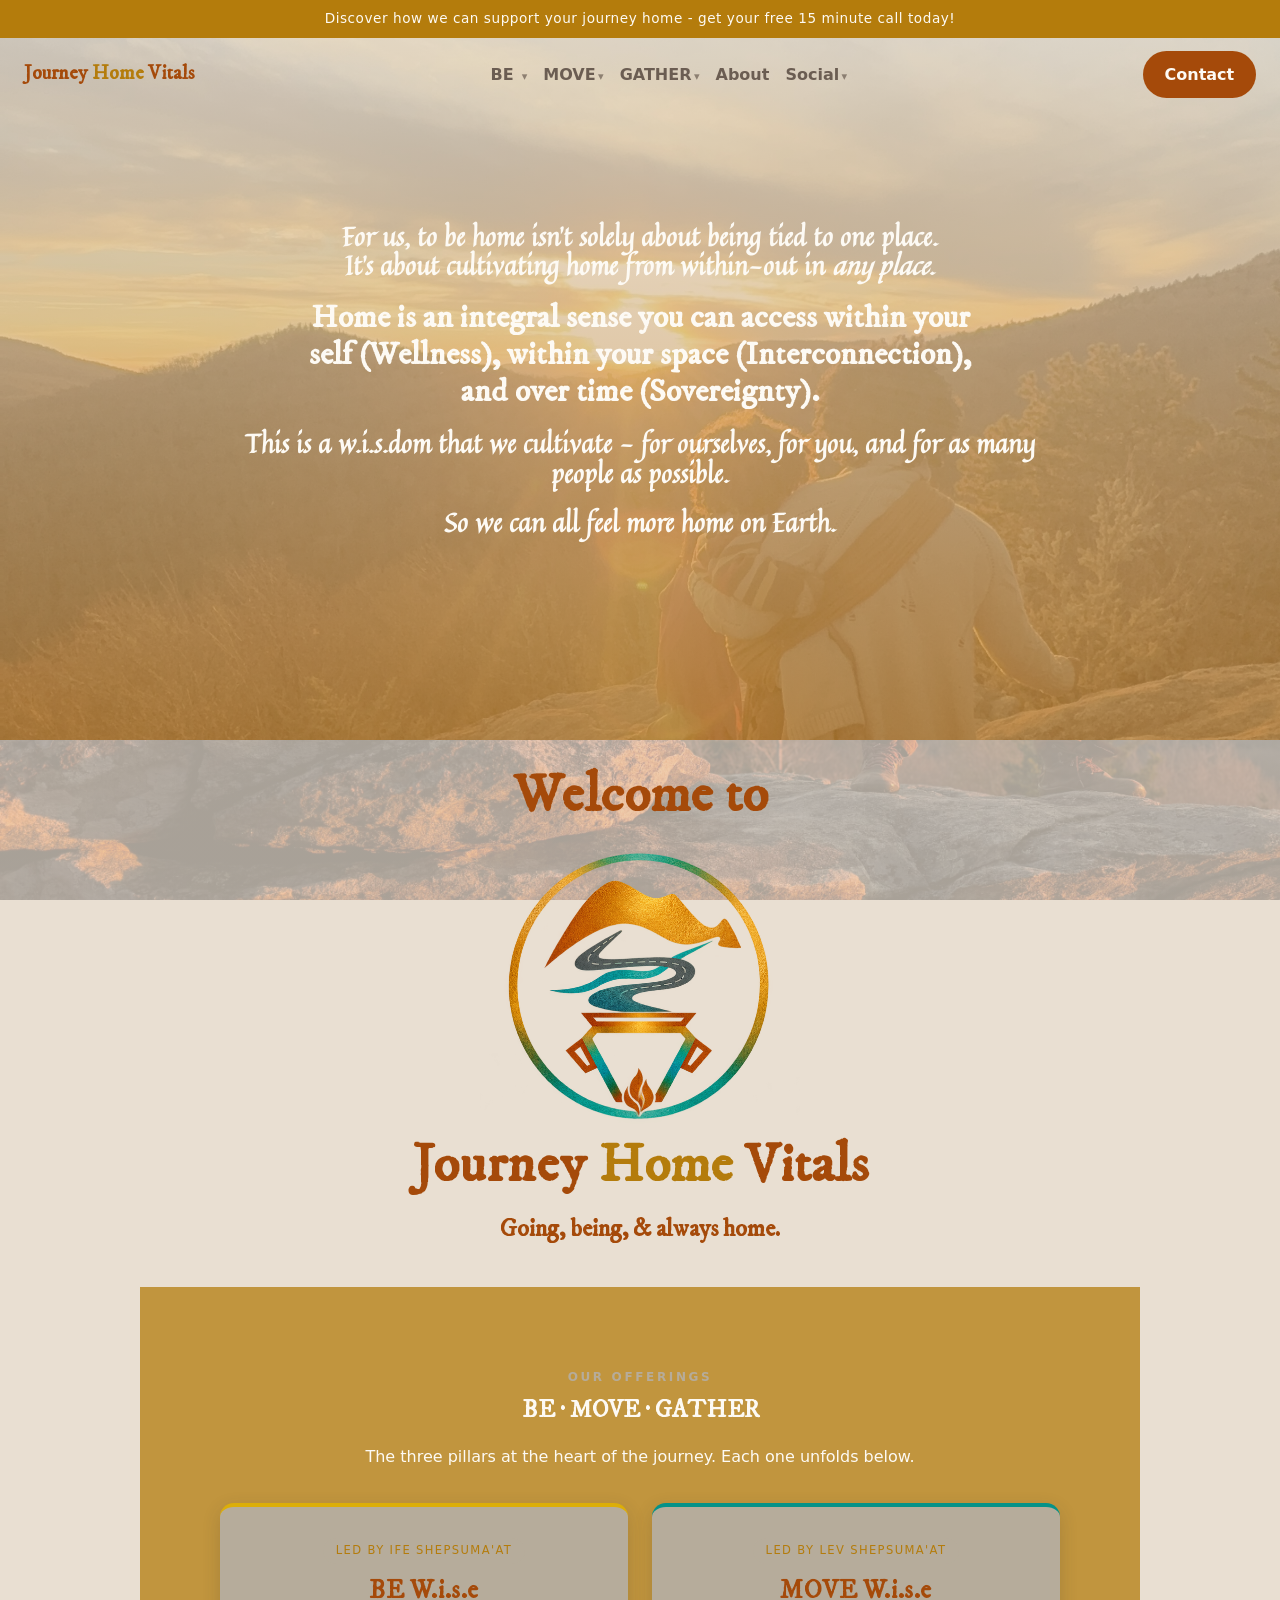
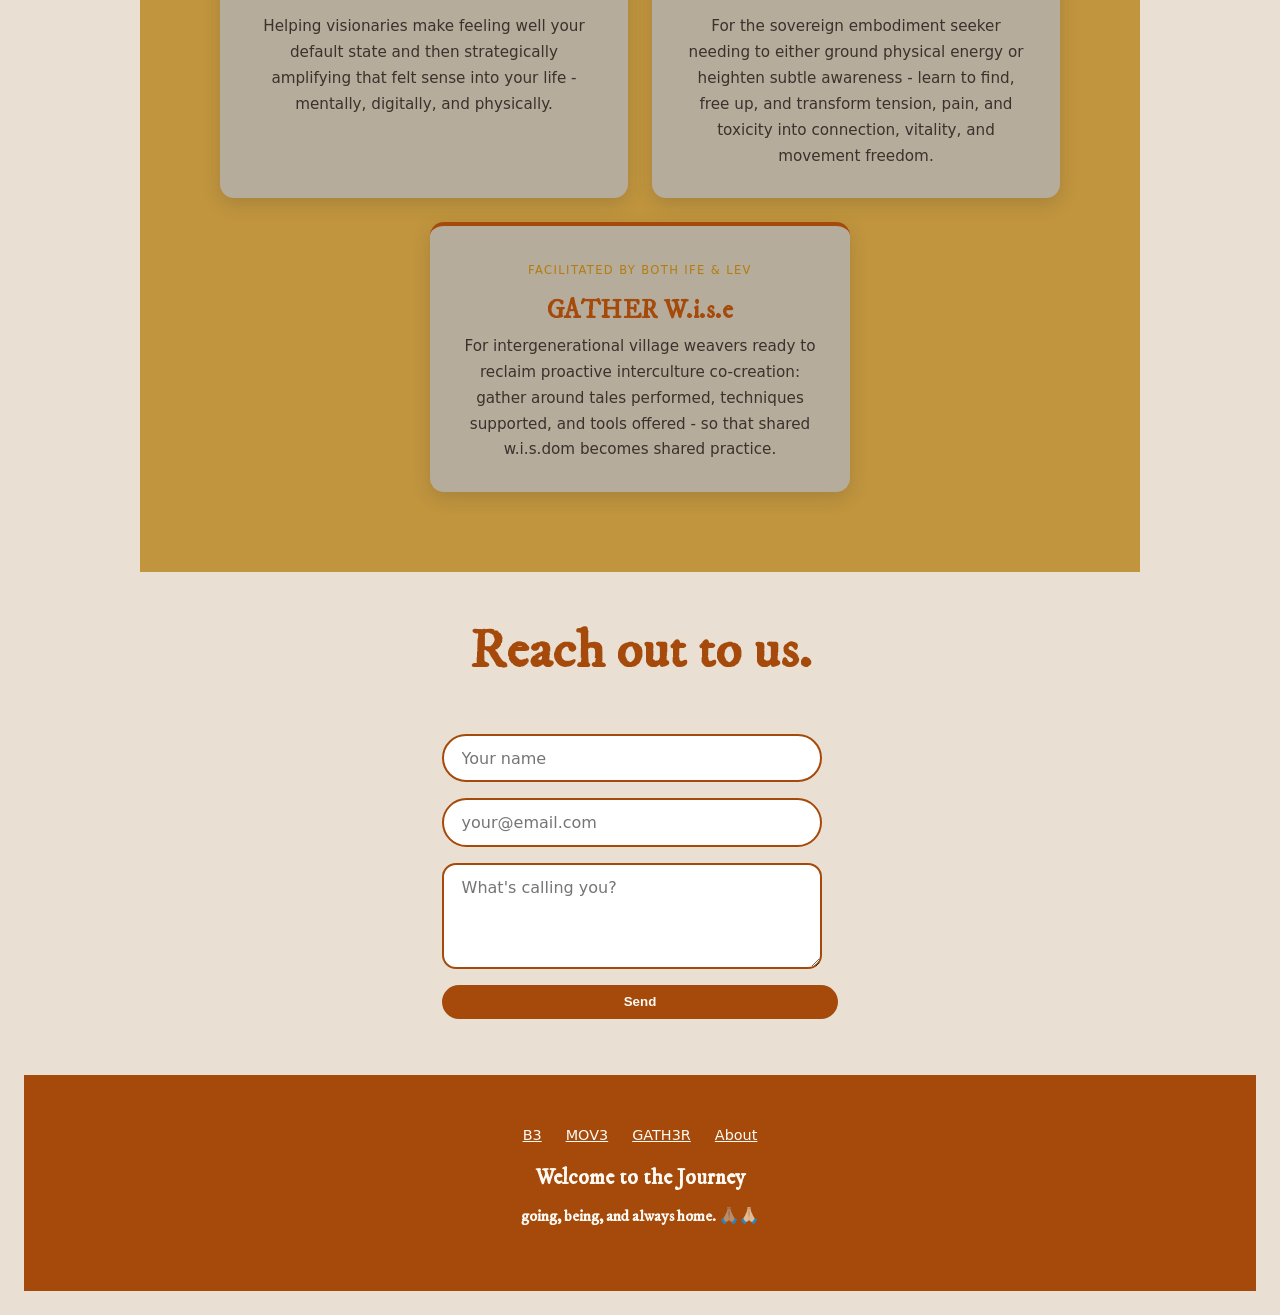
==== commit 36552291: "major upgrade, filling in offerings" ====
--- a/index.html
+++ b/index.html
@@ -13,71 +13,49 @@
 <main>
   <!-- HERO -->
   <div class="hero" id="home">
-    
-    <div>
-      <h1>To be home, for us, isn't solely about being tied to one place. 
+    <h1>For us, to be home isn't solely about being tied to one place. 
 <br>
 It's about cultivating home from within-out in <i>any place</i>. 
 <br>
-<br>
-<h2>Home, to us, is a deep state of wellness. </h2>
-<br>
-<h1>A wellness that we cultivate - for ourselves, for you, and for as many people as possible.
-</h1>
-<br>
-<br>
+<h2>Home is an integral sense you can access within your self (Wellness), within your space (Interconnection), and over time (Sovereignty). </h2>
+<h1>This is a w.i.s.dom that we cultivate - for ourselves, for you, and for as many people as possible.</h1>
 <h1>So we can all feel more home on Earth.</h1>
+  </div>
 </div>
-    </div>
-  </div>
+  
   <section class="intro">
     <h1>Welcome to</h1>
     <img src="images/Logo.png" alt="Journey Home Vitals logo" id="intrologo">
     <br>
    <h1>Journey <span>Home</span> Vitals</h1>
    <h2>Going, being, & always home.</h2>
-  <!-- B3 / MOV3 / GATH3R -->
-  <section class="pillars" id="offerings">
-    <div class="section-inner">
+  <!-- BE / MOVE / GATHER -->
+  <section class="pillars">
+    <div class="section-inner sectionwarmtrans">
       <p class="eyebrow">Our Offerings</p>
-      <h2 class="golden-bg">B3 · MOV3 · GATH3R</h2>
+      <h2 class="golden-bg">BE · MOVE · GATHER</h2>
       <p class="pillars-intro"> The three pillars at the heart of the journey. Each one unfolds below.</p>
       <div class="pillar-grid">
-        <a class="card reveal" id="b3-card" href="B3.html">
+        <a class="card reveal" id="BE-card" href="BE.html">
           <span class="placeholder-chip">Led by Ife ShepsuMa'at</span>
-         <div class="card-text"> <h3>B3</h3>
-          <p>You, well - Meditation & Mindfullness guidance
-            <br>
-            You, tended - Media and Communications support
-            <br>
-            You, received - Meta-Law Mastery entrustment
+         <div class="card-text"> <h3>BE W.i.s.e</h3>
+          <p>Helping visionaries make feeling well your default state and then strategically amplifying that felt sense into your life - mentally, digitally, and physically.
           </p></div></a>
-        <a class="card reveal" id="mov3-card" href="MOV3.html">
+        <a class="card reveal" id="MOVE-card" href="MOVE.html">
           <span class="placeholder-chip">Led by Lev ShepsuMa'at</span>
-          <div class="card-text"><h3>MOV3</h3>
-          <p>Free foundations portal
-            <br>
-            <br>
-     1on1 - Virtual or In-Person Session
-            <br>
-            <br>
-           Workshops - offered & upcoming
+          <div class="card-text"><h3>MOVE W.i.s.e</h3>
+          <p>
+            For the sovereign embodiment seeker needing to either ground physical energy or heighten subtle awareness - learn to find, free up, and transform tension, pain, and toxicity into connection, vitality, and movement freedom.
           </p></div></a>
-        <a class="card reveal" id="gath3r-card" href="GATH3R.html">
+        <a class="card reveal" id="GATHER-card" href="GATHER.html">
           <span class="placeholder-chip">Facilitated by both Ife & Lev</span>
-         <div class="card-text"><h3>GATH3R</h3>
-          <p>Tales, performed. 
-            <br>
-            <br>
-            Techniques, supported. 
-            <br>
-            <br>
-            Tools, offered.
+         <div class="card-text"><h3>GATHER W.i.s.e</h3>
+          <p>For intergenerational village weavers ready to reclaim proactive interculture co-creation: gather around tales performed, techniques supported, and tools offered - so that shared w.i.s.dom becomes shared practice.
           </p>
         </div> </a>
         </div>
   </section>
-  <section class="form" id="connect">
+  <section id="connect">
     <h1 class="form">Reach out to us.</h1>
 <form name="contact" method="POST" data-netlify="true" class="contact-form"
       action="thanks.html" netlify-honeypot="bot-field">
--- a/nav.css
+++ b/nav.css
@@ -38,6 +38,7 @@
   --shadow:   0 6px 18px rgba(58, 50, 44, 0.18);  /* NEW — was used but never defined */
   --font-head: 'IM Fell DW Pica', Georgia, 'Times New Roman', serif;
   --font-body: 'Segoe UI', system-ui, sans-serif;
+  --topbar-h: 38px; 
 }
 
 /* ===== Self-hosted fonts ===== */
@@ -71,7 +72,12 @@
   padding: .55rem 1rem;
   font-size: .85rem;
   letter-spacing: .04em;
-}
+  height: var(--topbar-h); 
+  display: flex; 
+  align-items: center; 
+  justify-content: center;
+}
+
 
 .topbar a {
   color: inherit;
@@ -95,13 +101,26 @@
   display: flex;
   align-items: center;
   justify-content: space-between;
+  flex-wrap: wrap;
   padding: .8rem 1.5rem;
-  background: var(--header-bg);
-  position: sticky;
-  top: 0;
+  background: transparent;
+  position: fixed;
+  top: var(--topbar-h);
+  left: 0;
+  right: 0;
+  box-sizing: border-box;
   z-index: 100;
-  box-shadow: 0 3px 0 var(--section-warm);
-}
+  transition: background-color .3s ease, top .3s ease, padding .3s ease, box-shadow .3s ease;
+}
+
+ .site-header.scrolled {
+      background-color: color-mix(in srgb, var(--section) 75%, transparent);
+      padding: 0.75rem 2rem;
+      box-shadow:
+        0 1px 3px rgba(58, 50, 44, 0.15),     /* tight, close contact shadow */
+        0 6px 16px rgba(58, 50, 44, 0.12); 
+      top: 0;
+    }
 
 .has-dropdown {
   position: relative;
@@ -137,7 +156,7 @@
 }
 
 .dropdown a:hover {
-  background: var(--background);
+  background: var(--border);
   color: var(--text-strong);
 }
 
@@ -204,7 +223,8 @@
 
 .main-nav {
   display: flex;
-  gap:2.5rem;
+  gap:1rem;
+  flex-wrap: wrap; 
 }
 
 .nav-item {
@@ -232,7 +252,7 @@
 .nav-link:link {
    font-weight: 600;
    text-decoration: none;
-  color: var(--text-strong);
+  color: var(--text-soft);
 }
 .nav-link:visited {
    font-weight: 600;
@@ -242,7 +262,7 @@
 .nav-link:hover {
    font-weight: 600;
    text-decoration: underline;
-  color: var(--action);
+  color: var(--action-strong);
 }
 .nav-link:active {
    font-weight: 600;
@@ -253,7 +273,7 @@
 .social { padding: .4rem .55rem; font-size: 1.05rem; }
 
 .btn-action {
-  background: var(--action);
+  background: var(--action-strong);
   color: var(--text-inverse);
   padding: .55rem 1.3rem;
   border-radius: 999px;
@@ -263,9 +283,17 @@
   flex-grow: 0;
   white-space: nowrap;
   border: none;
-  outline: none;
-}
-.btn-action:hover { transform: scale(1.1); }
+  transition: background-color .3s ease, color .3s ease, border-color .3s ease;
+  border: 1.5px solid transparent; 
+  width: auto;
+
+  
+}
+.btn-action:hover {   
+  background: transparent;
+  color: var(--text-soft);
+  border-color: var(--text-soft);  
+}
 
 /* ===== Responsive ===== */
 .menu-toggle {
@@ -273,18 +301,34 @@
   background: none;
 }
 
+/* Utility: hide the mobile copy by default */
+.mobile-only { display: none; }
+
+
+
 @media (max-width: 760px) {
   .site-header {
+    flex-direction: row;              /* back to a row */
+    justify-content: space-between;
     flex-wrap: wrap;
-    flex-direction: column;
-    justify-content: center;
     align-items: center;
     text-align: center;
-  }
-
+    position: sticky;    /* back to taking up space when expanded */
+    top: 0;
+    left: 0;
+    right: 0; 
+    transition: transform .3s ease, background-color .3s ease;
+  }
+  .site-header.nav-hidden {
+    transform: translateY(-100%);   /* slides above the viewport */
+  }
+  .mobile-only { display: inline-block; }
+  .desktop-only { display: none; }
+
+   
   .menu-toggle {
     display: block;
-    order: 2;
+    order: 3;
     border: none;
     font-size: 1.8rem;
     cursor: pointer;
@@ -295,12 +339,27 @@
   /* Slightly smaller logo image on phones */
   .logo-img-only img { width: 40px; }
 
-  .main-nav { display: none; }
-  .main-nav.open {
-    display: flex;
+    .main-nav {
+    display: none;
+    position: absolute;        /* hang off the bottom of the sticky header */
+    top: 100%;
+    left: 0;
+    right: 0;
     flex-direction: column;
-    align-items: center;
-  }
+    align-items: flex-end;     /* items align right, under the hamburger */
+    background: var(--header-bg);
+    box-shadow: var(--shadow);
+    padding: .5rem 1.2rem 1.2rem;
+  }
+
+  .main-nav.open { display: flex; }
+
+  /* Contact sits at the bottom of the list */
+  .main-nav .btn-action {
+    margin: 1rem .5rem 0;      /* re-apply the mobile margin HERE, not base */
+    align-self: center; 
+  }
+
 
   .hero {
     background-image: none;
@@ -312,6 +371,7 @@
     );
     background-attachment: scroll;
     min-height: 70vh;
+    padding-top: 6rem; 
   }
 
   .nav-item {
@@ -328,14 +388,11 @@
   }
 
   .nav-btn {
-    width: 100%;
+    width: auto;
     text-align: left;
     padding: .8rem 0;
   }
-
-  .btn-action {
-    width: auto;
-    margin-top: .6rem;
-    text-align: center;
+  .topbar {
+    padding: 2rem;
   }
 }
--- a/style.css
+++ b/style.css
@@ -1,7 +1,4 @@
-/* =====================================================
-   MAIN CONTENT STYLESHEET — hero, sections, forms, cards
-   Depends on: header-nav.css (tokens + nav must load first)
-   ===================================================== */
+
 
 /* Global reset & base */
 * { margin: 0; padding: 0; box-sizing: border-box; }
@@ -13,7 +10,7 @@
   background: var(--background);
   background-image:
     linear-gradient(rgba(233, 223, 210, .72), rgba(233, 223, 210, .72)),
-    url('images/OldPaper.jpg');
+    url('images/Lev&Boys.jpeg');
   background-size: cover;
   background-attachment: fixed;
   color: var(--text);
@@ -27,7 +24,6 @@
   margin-bottom: 1.2rem;
 }
 
-h1 { line-height: 3; }
 
 /* ===== Hero ===== */
 .hero {
@@ -38,7 +34,8 @@
   align-items: flex-start;
   text-align: center;
   padding: 4rem 10rem;
-  background-image:url('images/HeroBG.jpg');
+  background-image: linear-gradient(rgba(233, 223, 210, .72), rgba(186, 117, 26, 0.72)),
+  url('images/Ife&Aiye.jpeg');
   background-size: cover;
   background-position: center;
   background-repeat: no-repeat;
@@ -58,7 +55,7 @@
   font-family: 'Quin', Georgia, serif;
   font-size: clamp(1.5rem, 2.0vw, 2.0rem);
   color: var(--text-inverse);
-  max-width: 37ch;
+  max-width: 50ch;
   margin-left: auto;
   margin-right: auto;
   line-height: 1.15;
@@ -86,14 +83,7 @@
   flex-wrap: wrap;
 }
 
-#soon {
-  display: flex;
-  flex-direction: column;
-  justify-content: center;
-  align-items: center;
-  text-align: center;
-  padding: 4rem 10rem;
-}
+
 
 /* ===== Responsive breakpoints ===== */
 @media (max-width: 1024px) {
@@ -176,7 +166,23 @@
 
 /* ===== Section shell ===== */
 section { padding: 1.5rem 1.5rem; }
+
 .section-inner { max-width: 1000px; margin: 0 auto; }
+
+.sectionlight {
+  background-color: var(--section);
+  padding: 5rem;
+
+}
+
+.sectionlighttrans {
+  background-color: color-mix(in srgb, var(--section) 75%, transparent);
+  padding: 5rem;
+}
+.sectionwarmtrans {
+  background-color: color-mix(in srgb, var(--section-warm) 75%, transparent);
+  padding: 5rem;
+}
 
 .eyebrow {
   text-transform: uppercase;
@@ -193,6 +199,7 @@
   color: var(--section);
   font-weight: 700;
   margin-bottom: .6rem;
+  margin-top: 1rem;
 }
 
 /* ===== Panel nav ===== */
@@ -238,7 +245,6 @@
 }
 
 .intro {
-  background: var(--section);
   text-align: center;
 }
 .intro h1 {
@@ -251,7 +257,8 @@
   border-radius: 14px;
 }
 #intrologopic {
-  width: 750px;
+  max-width: 100%; 
+  height: auto;
   border-radius: 14px;
 }
  @media (max-width: 760px) {
@@ -265,8 +272,8 @@
   display: block;
   margin-inline: auto;
 }
-/* ===== Three pillars: B3 / MOV3 / GATH3R ===== */
-.pillars { background: var(--section-warm); }
+/* ===== Three pillars: BE / MOVE / GATHER ===== */
+
 .pillar-grid {
   display: flex;
   flex-wrap: wrap;
@@ -294,9 +301,9 @@
    border-top-color: var(--action-hover); 
 }
 
-#b3-card { border-top-color: var(--action); }
-#mov3-card { border-top-color: var(--action-alt); }
-#gath3r-card { border-top-color: var(--section-strong); }
+#BE-card { border-top-color: var(--action); }
+#MOVE-card { border-top-color: var(--action-alt); }
+#GATHER-card { border-top-color: var(--section-strong); }
 
 a.card:hover { transform: translateY(-6px); }
 .card h3 {
@@ -337,7 +344,7 @@
 
 /* ===== WISDOM band ===== */
 .wisdom {
-  background: var(--section-deep);
+  background: var(--section);
   color: var(--text-inverse);
 }
 .wisdom h2 { color: var(--text-inverse); }
@@ -447,9 +454,6 @@
   font-size: 1.0rem;
 }
 
-.form {
-  background-color: var(--text-inverse);
-}
 
 .form h1 {
   color: var(--text-strong);
@@ -463,6 +467,9 @@
 }
 
 /* ===== Bio layout (photo beside text) ===== */
+.who{
+  margin-top:5rem;
+}
 .who .lead {
   max-width: 100%;
   font-size: 1.02rem;
@@ -470,7 +477,7 @@
   margin-bottom: 2.4rem;
 }
 
-.page.who h1 {
+.page .who h1 {
   color: var(--section-strong);
 }
 
@@ -534,6 +541,55 @@
 .page-link:hover {
   color: var(--action-alt);
 }
+/* Hidden means hidden — guards against later display rules
+   overriding the browser default */
+[hidden] { display: none !important; }
+
+/* Anchor cards: neutralize link styling and give hash-jump room
+   below your fixed header. Your [id] rule already does 90px —
+   this targets just the rail cards to be explicit. */
+.expandable a.scroll-card {
+  text-decoration: none;
+  color: inherit;
+  scroll-margin-top: 6rem;
+}
+
+/* Highlight the card whose panel is open */
+.expandable .scroll-card.is-open {
+  border-top-color: var(--action);
+}
+
+/* The detail panel — mirrors your .card / .closing styling */
+.expandable .tech-detail {
+  margin: 1.2rem 0 1.6rem;
+  padding: 1.6rem 1.8rem;
+  background: var(--text-inverse);
+  border: 1.5px solid var(--border);
+  border-left: 4px solid var(--action);
+  border-radius: var(--radius);
+  box-shadow: var(--shadow);
+  animation: techPanelIn .3s ease;
+}
+.expandable .tech-detail h3 {
+  margin-bottom: .6rem;
+}
+.expandable .back-link {
+  display: inline-block;
+  margin-top: .4rem;
+  font-size: .85rem;
+  color: var(--action-alt);
+  text-decoration: none;
+  border-bottom: 1px solid transparent;
+}
+.expandable .back-link:hover { border-bottom-color: var(--action-alt); }
+
+@keyframes techPanelIn {
+  from { opacity: 0; transform: translateY(6px); }
+  to   { opacity: 1; transform: translateY(0); }
+}
+@media (prefers-reduced-motion: reduce) {
+  .expandable .tech-detail { animation: none; }
+}
 
 /* Mobile: stack bios */
 @media (max-width: 760px) {
@@ -548,7 +604,6 @@
 }
 
 .page {
-  background: var(--background);
   padding: 3.4rem 2.5rem;
   border-bottom: 1px solid var(--section);
 }
@@ -573,18 +628,13 @@
 
 .page-title {
   text-align: center;
-  background-color: var(--background);
   font-size: clamp(2.0rem, 3.0vw, 2.4rem);
   color: var(--text-strong);
 }
 
-.intro-offerings {
-  background: var(--background);
-  text-align: center;
-  padding: 3.4rem;
-}
-
-/* ===== Progressive disclosure blocks (B3 page) ===== */
+
+
+/* ===== Progressive disclosure blocks (BE page) ===== */
 .deep-dive {
   margin-top: 1.2rem;
   border: 1.5px dashed var(--section);
@@ -608,9 +658,7 @@
   font-size: .95rem;
 }
    .rr {
-      max-width: 1000px;
       margin: 0 auto;
-      padding: 20;              /* the surrounding .page already pads; see note */
       font-size: 1.05rem;
       line-height: 1.65;
       color: var(--text);
@@ -622,24 +670,20 @@
       color: var(--text-strong);
       font-size: 2rem;
       line-height: 1.2;
-      margin: 0 0 .6rem;
     }
     .rr h3 {
       font-family: var(--font-head);
       color: var(--text-strong);
       font-size: 1.25rem;
       line-height: 1.2;
-      margin: 2.2rem 0 .5rem;
     }
     .rr h4 {
       font-family: var(--font-head);
       color: var(--text-strong);
       font-size: 1.1rem;
       line-height: 1.2;
-      margin: 0 0 .3rem;
-    }
-
-    .rr p { margin: 0 0 1rem; }
+    }
+
 
     .rr .rr-lead {
       font-size: 1.2rem;
@@ -696,9 +740,9 @@
       color: var(--text-strong);
     }
 
-    /* ----- GATH3R variation of Rates & Exchange ----- */
-.rr--gath3r .rr-way { border-left-color: var(--action); }  /* gold accents instead of teal */
-.rr--gath3r .rr-forms li { border-color: var(--border); }  /* softer pill outline */
+    /* ----- GATHER variation of Rates & Exchange ----- */
+.rr--GATHER .rr-way { border-left-color: var(--action); }  /* gold accents instead of teal */
+.rr--GATHER .rr-forms li { border-color: var(--border); }  /* softer pill outline */
 
 /* ===== Scrolling rail ===== */
 .scroll-search {
@@ -758,6 +802,60 @@
   display: none;
 }
 
-.lead {
-  text-align: center;
-}
+.BE-lead {
+  min-height: 78vh;
+  display: flex;
+  flex-direction: column;
+  justify-content: center;
+  align-items: center;
+  text-align: center;
+  padding: 4rem 10rem;
+  background-image: linear-gradient(rgba(233, 223, 210, .72), rgba(186, 117, 26, 0.72)),
+  url('images/BeRainbow.jpeg');
+  background-size: cover;
+  background-position:center;
+  background-repeat: no-repeat;
+  background-attachment: fixed;
+  position: relative;
+  overflow: hidden;
+}
+
+.MOVE-lead {
+  min-height: 78vh;
+  display: flex;
+  flex-direction: column;
+  justify-content: center;
+  align-items: center;
+  text-align: center;
+  padding: 4rem 10rem;
+  background-image: linear-gradient(rgba(233, 223, 210, .72), rgba(186, 117, 26, 0.72)),
+  url('images/MoveRainbow.jpeg');
+  background-size: cover;
+  background-position: center;
+  background-repeat: no-repeat;
+  background-attachment: fixed;
+  position: relative;
+  overflow: hidden;
+}
+.GATHER-lead {
+  min-height: 78vh;
+  display: flex;
+  flex-direction: column;
+  justify-content: center;
+  align-items: center;
+  text-align: center;
+  padding: 4rem 10rem;
+  background-image: linear-gradient(rgba(233, 223, 210, .72), rgba(186, 117, 26, 0.72)),
+  url('images/Gather.jpeg');
+  background-size: cover;
+  background-position: top;
+  background-repeat: no-repeat;
+  background-attachment: fixed;
+  position: relative;
+  overflow: hidden;
+}
+
+
+h2.offerings-title {
+  color: var(--text-inverse);
+}
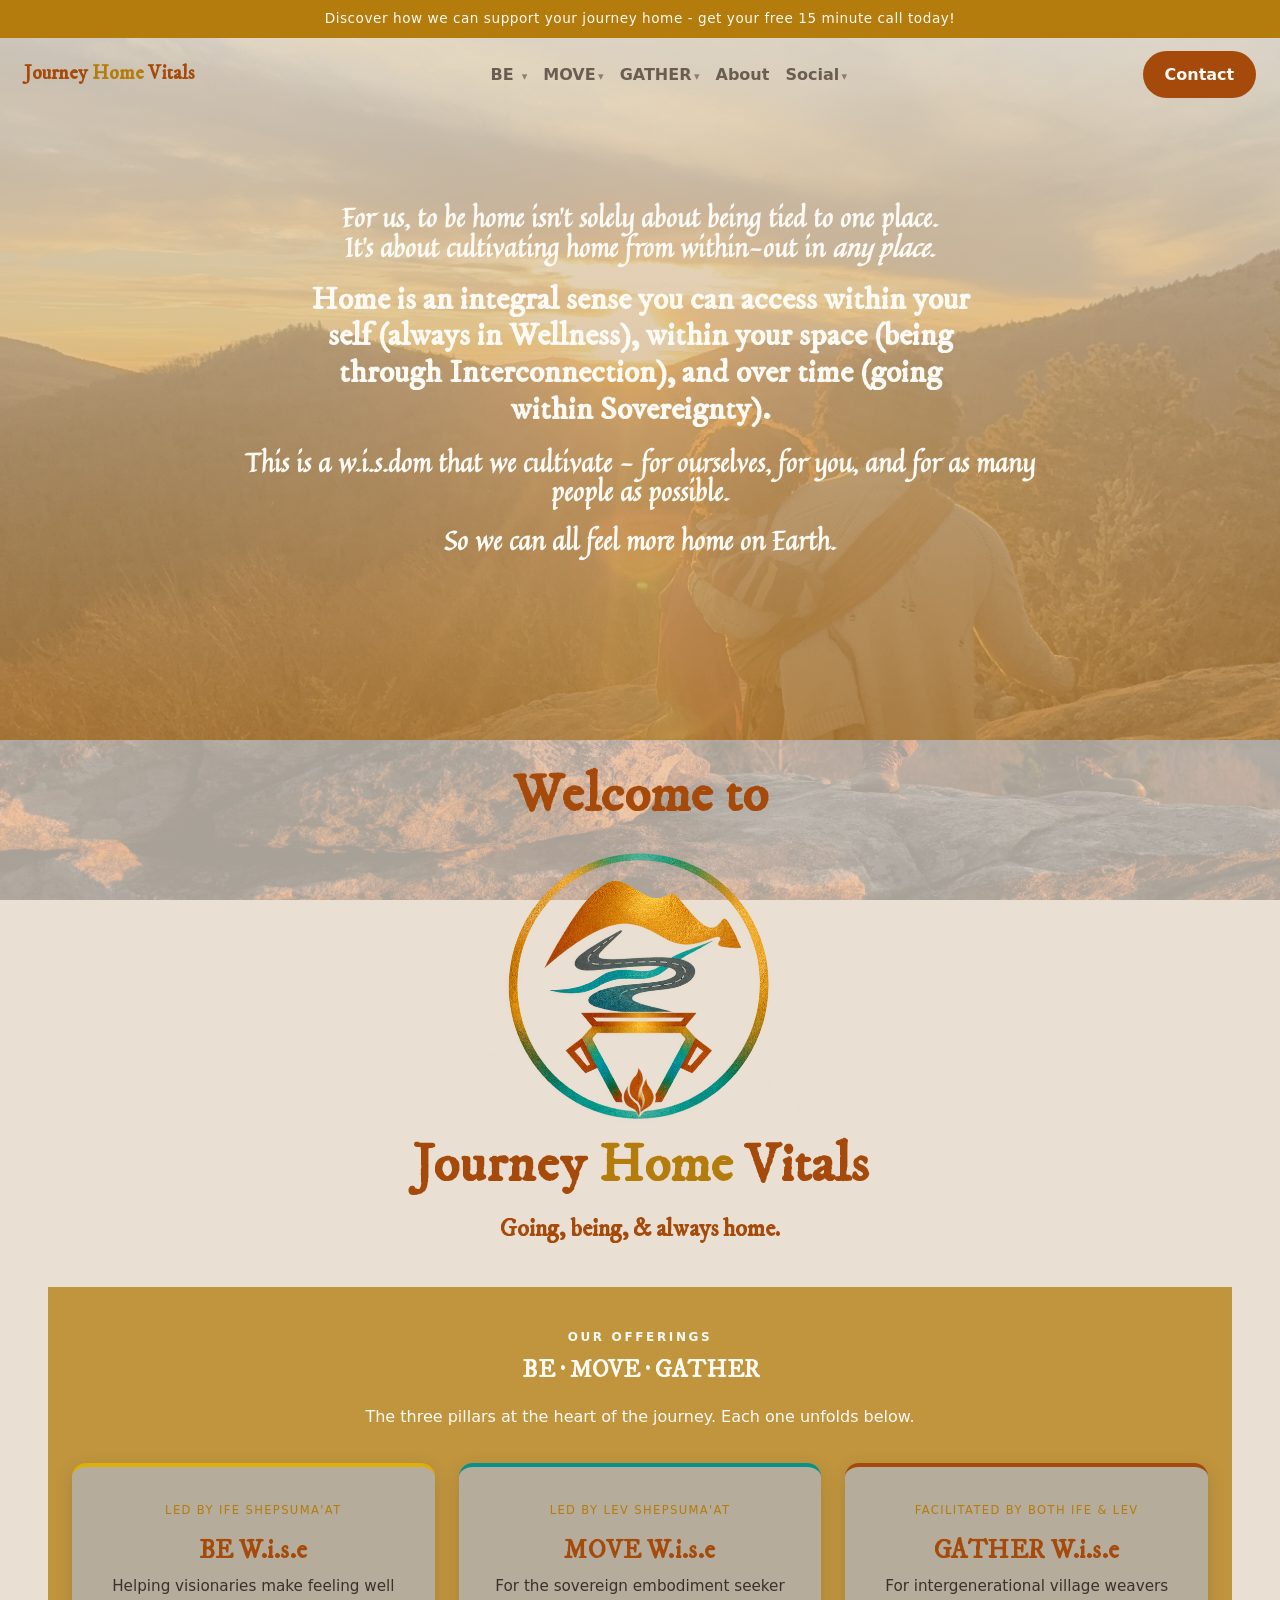
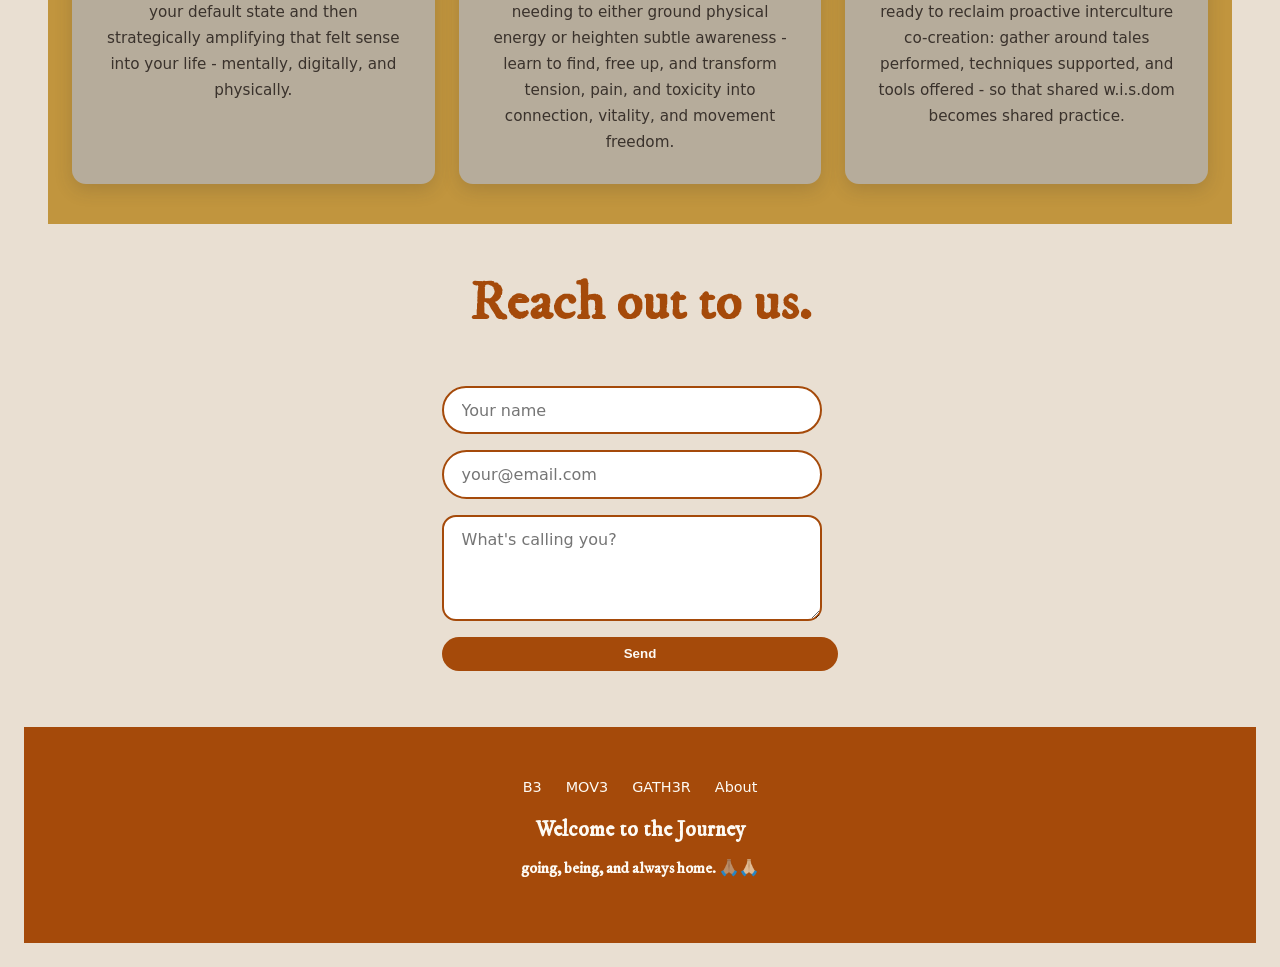
==== commit aaf32d0a: "Giving Be and Move coming soon clean pages and preparing Gather to share" ====
--- a/index.html
+++ b/index.html
@@ -17,7 +17,7 @@
 <br>
 It's about cultivating home from within-out in <i>any place</i>. 
 <br>
-<h2>Home is an integral sense you can access within your self (Wellness), within your space (Interconnection), and over time (Sovereignty). </h2>
+<h2>Home is an integral sense you can access within your self (always in Wellness), within your space (being through Interconnection), and over time (going within Sovereignty). </h2>
 <h1>This is a w.i.s.dom that we cultivate - for ourselves, for you, and for as many people as possible.</h1>
 <h1>So we can all feel more home on Earth.</h1>
   </div>
--- a/nav.css
+++ b/nav.css
@@ -16,6 +16,7 @@
   --section-warm:      #b47c0c;  /* rich amber bands */
   --section-strong:    #a54a0a;  /* rust bands (intro) */
   --section-deep:      #024743;  /* deep bands (wisdom) */
+  --section-light:     #fdfaf4;
 
   /* ---- Chrome ---- */
   --header-bg:         #e9dfd2;  /* sticky site header */
--- a/style.css
+++ b/style.css
@@ -1,4 +1,3 @@
-
 
 /* Global reset & base */
 * { margin: 0; padding: 0; box-sizing: border-box; }
@@ -24,6 +23,10 @@
   margin-bottom: 1.2rem;
 }
 
+/* Hidden means hidden — guards against later display rules
+   overriding the browser default */
+[hidden] { display: none !important; }
+
 
 /* ===== Hero ===== */
 .hero {
@@ -75,17 +78,9 @@
   margin-top: 1rem;
   font-size: 1.15rem;
 }
-.hero .cta-row {
-  margin-top: 2.2rem;
-  display: flex;
-  gap: 1rem;
-  justify-content: center;
-  flex-wrap: wrap;
-}
-
-
-
-/* ===== Responsive breakpoints ===== */
+
+
+/* ===== Responsive breakpoints (hero) ===== */
 @media (max-width: 1024px) {
   .hero > div {
     margin-left: 1%;
@@ -99,12 +94,19 @@
     margin-left: 0;
     margin-right: 0;
     padding: 2rem;
-  }
-}
-
+    background-attachment: scroll;   /* phones don't handle "fixed" well */
+  }
+}
 
 
 /* ===== Buttons ===== */
+.btn-primary,
+.btn-secondary,
+.btn-ghost {
+  display: inline-block;   /* lets the padding count, so wrapped buttons don't overlap */
+  text-align: center;
+}
+
 .btn-primary {
   background: var(--action);
   color: var(--text-inverse);
@@ -137,6 +139,23 @@
   transition: filter .2s;
 }
 .btn-ghost:hover { background: var(--action-hover); color: var(--text-inverse); }
+
+/* Button row — works anywhere, not just inside .hero */
+.cta-row {
+  margin-top: 2.2rem;
+  display: flex;
+  gap: 1rem;
+  justify-content: center;
+  flex-wrap: wrap;
+}
+
+/* Small phones: stack buttons full-width for easy tapping */
+@media (max-width: 480px) {
+  .cta-row {
+    flex-direction: column;
+    align-items: stretch;
+  }
+}
 
 /* ===== Contact Form ===== */
 .contact-form {
@@ -167,28 +186,31 @@
 /* ===== Section shell ===== */
 section { padding: 1.5rem 1.5rem; }
 
-.section-inner { max-width: 1000px; margin: 0 auto; }
-
-.sectionlight {
-  background-color: var(--section);
-  padding: 5rem;
-
-}
-
-.sectionlighttrans {
-  background-color: color-mix(in srgb, var(--section) 75%, transparent);
-  padding: 5rem;
-}
-.sectionwarmtrans {
-  background-color: color-mix(in srgb, var(--section-warm) 75%, transparent);
-  padding: 5rem;
+.section-inner {
+  margin: 0 auto;
+  padding: 2.5rem 1.5rem;
+}
+
+.sectionlight      { background-color: var(--section-light); }
+.sectionlighttrans { background-color: color-mix(in srgb, var(--section) 75%, transparent); }
+.sectionwarmtrans  { background-color: color-mix(in srgb, var(--section-warm) 75%, transparent); }
+.sectionwarm       { background-color: var(--section-warm); color: var(--text-inverse);  }
+.sectiondeep       { background-color: var(--section-deep); color: var(--text-inverse); }
+.sectionstrong     { background-color: var(--section-strong); color: var(--text-inverse); }
+.sectionstrong h2  { color: var(--text-inverse); }
+.sectiondeep h2  { color: var(--text-inverse); }
+.sectionwarm h2  { color: var(--text-inverse); }
+.sectionstrong .rail-hint,
+.sectionstrong .rail-empty {
+  color: var(--text-inverse);
+  opacity: .8;
 }
 
 .eyebrow {
   text-transform: uppercase;
   letter-spacing: .22em;
   font-size: .75rem;
-  color: var(--text-inverse-soft);
+  color: var(--text-inverse);
   font-weight: 700;
   margin-bottom: .6rem;
 }
@@ -257,28 +279,24 @@
   border-radius: 14px;
 }
 #intrologopic {
-  max-width: 100%; 
+  max-width: 100%;
   height: auto;
   border-radius: 14px;
-}
- @media (max-width: 760px) {
- .intro h1 {
-  font-size: 2.4rem;
-}}
-
-#intrologopic {
-  max-width: 100%;
-  height: auto;
   display: block;
   margin-inline: auto;
 }
+@media (max-width: 760px) {
+  .intro h1 {
+    font-size: 2.4rem;
+    padding-top: 2.4rem;
+  }
+}
+
 /* ===== Three pillars: BE / MOVE / GATHER ===== */
-
 .pillar-grid {
   display: flex;
   flex-wrap: wrap;
   justify-content: center;
-  grid-template-columns: repeat(auto-fit, minmax(260px, 1fr));
   gap: 1.5rem;
   margin-top: 2rem;
 }
@@ -298,7 +316,7 @@
   box-shadow: var(--shadow);
   border-top: 4px solid;
   transition: transform .25s ease;
-   border-top-color: var(--action-hover); 
+  border-top-color: var(--action-hover);
 }
 
 #BE-card { border-top-color: var(--action); }
@@ -317,7 +335,7 @@
 
 a.card {
   text-decoration: none;
-  color: inherit;
+  color: var(--text);
   display: block;
 }
 
@@ -328,11 +346,12 @@
   font-size: .72rem;
   text-transform: uppercase;
   letter-spacing: .12em;
-  color: var(--section-strong);
+  color: var(--text-inverse);
   background: var(--section);
   border-radius: 999px;
   padding: .2rem .8rem;
   margin-bottom: .8rem;
+  text-align: center;
 }
 
 .card-text {
@@ -454,7 +473,6 @@
   font-size: 1.0rem;
 }
 
-
 .form h1 {
   color: var(--text-strong);
   text-align: center;
@@ -467,8 +485,8 @@
 }
 
 /* ===== Bio layout (photo beside text) ===== */
-.who{
-  margin-top:5rem;
+.who {
+  margin-top: 5rem;
 }
 .who .lead {
   max-width: 100%;
@@ -523,8 +541,7 @@
 .closing {
   margin-top: 2.4rem;
   padding: 1.6rem 1.8rem;
-  background: var(--background);
-  border-color: var(--action);
+  background: var(--section-light);
   border-left: 4px solid var(--action);
   border-radius: var(--radius);
   font-family: var(--font-head);
@@ -540,55 +557,6 @@
 
 .page-link:hover {
   color: var(--action-alt);
-}
-/* Hidden means hidden — guards against later display rules
-   overriding the browser default */
-[hidden] { display: none !important; }
-
-/* Anchor cards: neutralize link styling and give hash-jump room
-   below your fixed header. Your [id] rule already does 90px —
-   this targets just the rail cards to be explicit. */
-.expandable a.scroll-card {
-  text-decoration: none;
-  color: inherit;
-  scroll-margin-top: 6rem;
-}
-
-/* Highlight the card whose panel is open */
-.expandable .scroll-card.is-open {
-  border-top-color: var(--action);
-}
-
-/* The detail panel — mirrors your .card / .closing styling */
-.expandable .tech-detail {
-  margin: 1.2rem 0 1.6rem;
-  padding: 1.6rem 1.8rem;
-  background: var(--text-inverse);
-  border: 1.5px solid var(--border);
-  border-left: 4px solid var(--action);
-  border-radius: var(--radius);
-  box-shadow: var(--shadow);
-  animation: techPanelIn .3s ease;
-}
-.expandable .tech-detail h3 {
-  margin-bottom: .6rem;
-}
-.expandable .back-link {
-  display: inline-block;
-  margin-top: .4rem;
-  font-size: .85rem;
-  color: var(--action-alt);
-  text-decoration: none;
-  border-bottom: 1px solid transparent;
-}
-.expandable .back-link:hover { border-bottom-color: var(--action-alt); }
-
-@keyframes techPanelIn {
-  from { opacity: 0; transform: translateY(6px); }
-  to   { opacity: 1; transform: translateY(0); }
-}
-@media (prefers-reduced-motion: reduce) {
-  .expandable .tech-detail { animation: none; }
 }
 
 /* Mobile: stack bios */
@@ -604,8 +572,7 @@
 }
 
 .page {
-  padding: 3.4rem 2.5rem;
-  border-bottom: 1px solid var(--section);
+  margin-block: 4rem;
 }
 
 [id] {
@@ -631,7 +598,6 @@
   font-size: clamp(2.0rem, 3.0vw, 2.4rem);
   color: var(--text-strong);
 }
-
 
 
 /* ===== Progressive disclosure blocks (BE page) ===== */
@@ -657,151 +623,109 @@
   padding: .2rem 1.4rem .4rem;
   font-size: .95rem;
 }
-   .rr {
-      margin: 0 auto;
-      font-size: 1.05rem;
-      line-height: 1.65;
-      color: var(--text);
-    }
-
-    /* ---- Headings: your serif face + rust color ---- */
-    .rr h2 {
-      font-family: var(--font-head);
-      color: var(--text-strong);
-      font-size: 2rem;
-      line-height: 1.2;
-    }
-    .rr h3 {
-      font-family: var(--font-head);
-      color: var(--text-strong);
-      font-size: 1.25rem;
-      line-height: 1.2;
-    }
-    .rr h4 {
-      font-family: var(--font-head);
-      color: var(--text-strong);
-      font-size: 1.1rem;
-      line-height: 1.2;
-    }
-
-
-    .rr .rr-lead {
-      font-size: 1.2rem;
-      font-style: italic;
-      color: var(--text-strong);
-    }
-
-    /* ---- Payment-form pills (echoes your .placeholder-chip) ---- */
-    .rr .rr-forms {
-      margin: 0 0 1rem;
-      padding: 0;
-      list-style: none;
-      display: flex;
-      flex-wrap: wrap;
-      gap: .5rem;
-    }
-    .rr .rr-forms li {
-      padding: .3rem .9rem;
-      border: 1.5px solid var(--border-strong);
-      border-radius: 999px;
-      color: var(--text-strong);
-      font-size: .95rem;
-      line-height: 1.5;
-    }
-
-    /* ---- The three ways: cards, matching your .card look ---- */
-    .rr .rr-ways {
-      display: grid;
-      gap: 1rem;
-      grid-template-columns: repeat(auto-fit, minmax(200px, 1fr));
-      margin-top: 1rem;
-    }
-    .rr .rr-way {
-      padding: 1rem 1.1rem;
-      background: var(--section);
-      border-left: 4px solid var(--action-alt);
-      border-radius: var(--radius);
-      box-shadow: var(--shadow);
-    }
-    .rr .rr-way p {
-      margin: 0;
-      font-size: .98rem;
-      color: var(--text);
-    }
-
-    /* ---- Closing note: like your .closing / blockquote treatment ---- */
-    .rr .rr-close {
-      margin-top: 2.2rem;
-      padding-top: 1.4rem;
-      border-top: 1px solid var(--border);
-      font-family: var(--font-head);
-      font-size: 1.1rem;
-      font-style: italic;
-      color: var(--text-strong);
-    }
-
-    /* ----- GATHER variation of Rates & Exchange ----- */
+
+
+/* ===== Rates & Exchange ===== */
+.rr {
+  font-size: 1.05rem;
+  line-height: 1.65;
+  color: var(--text);
+}
+
+.rr > * {
+  margin-left: auto;
+  margin-right: auto;
+}
+
+/* ---- Headings: your serif face + rust color ---- */
+.rr h2 {
+  font-family: var(--font-head);
+  color: var(--text-strong);
+  font-size: 2rem;
+  line-height: 1.2;
+}
+.rr h3 {
+  font-family: var(--font-head);
+  color: var(--text-strong);
+  font-size: 1.25rem;
+  line-height: 1.2;
+  margin-bottom: .4rem;
+}
+.rr h4 {
+  font-family: var(--font-head);
+  color: var(--text-strong);
+  font-size: 1.1rem;
+  line-height: 1.2;
+  margin-bottom: .4rem;
+}
+
+.rr .rr-lead {
+  font-size: 1.2rem;
+  font-style: italic;
+  color: var(--text-strong);
+}
+
+/* ---- Payment-form pills (echoes .placeholder-chip) ---- */
+.rr .rr-forms {
+  margin-bottom: 1rem;
+  padding: 0;
+  list-style: none;
+  display: flex;
+  flex-wrap: wrap;
+  gap: .5rem;
+}
+.rr .rr-forms li {
+  padding: .3rem .9rem;
+  border: 1.5px solid var(--border-strong);
+  border-radius: 999px;
+  color: var(--text-strong);
+  font-size: .95rem;
+  line-height: 1.5;
+}
+
+/* ---- The three ways: cards, matching .card look ---- */
+.rr .rr-ways {
+  display: grid;
+  gap: 1rem;
+  grid-template-columns: repeat(auto-fit, minmax(200px, 1fr));
+  margin-top: 1rem;
+}
+.rr .rr-way {
+  padding: 1rem 1.1rem;
+  background: var(--section);
+  border-left: 4px solid var(--action-alt);
+  border-radius: var(--radius);
+  box-shadow: var(--shadow);
+}
+.rr .rr-way p {
+  margin: 0;
+  font-size: .98rem;
+  color: var(--text);
+}
+
+/* ---- Closing note: like .closing / blockquote ---- */
+.rr .rr-close {
+  margin-top: 2.2rem;
+  padding-top: 1.4rem;
+  border-top: 1px solid var(--border);
+  font-family: var(--font-head);
+  font-size: 1.1rem;
+  font-style: italic;
+  color: var(--text-strong);
+}
+
+/* ----- GATHER variation of Rates & Exchange ----- */
 .rr--GATHER .rr-way { border-left-color: var(--action); }  /* gold accents instead of teal */
 .rr--GATHER .rr-forms li { border-color: var(--border); }  /* softer pill outline */
 
-/* ===== Scrolling rail ===== */
-.scroll-search {
-  margin-bottom: 1.5rem;
-}
-
-.scroll-search input[type="search"] {
-  width: 100%;
-  max-width: 420px;
-  padding: .8rem 1.1rem;
-  border: 2px solid var(--border-strong);
-  border-radius: 999px;
-  font-size: 1rem;
-  font-family: var(--font-body);
-  outline: none;
-}
-
-.scroll-rail {
-  display: flex;
-  gap: 1.5rem;
-  overflow-x: auto;
-  padding: .5rem .25rem 1.5rem;
-  scroll-snap-type: x mandatory;
-  scrollbar-width: thin;
-}
-
-.scroll-rail::-webkit-scrollbar {
-  height: 8px;
-}
-
-.scroll-rail::-webkit-scrollbar-thumb {
-  background: var(--section);
-  border-radius: 999px;
-}
-
-.scroll-card {
-  flex: 0 0 300px;
-  scroll-snap-align: start;
-  transition: transform .25s ease;
-}
-
-.scroll-card:hover { transform: translateY(-6px); }
-
-.rail-hint {
-  font-size: .78rem;
-  color: var(--text-soft);
-  margin: 0;
-}
-
-.rail-empty {
-  font-size: .95rem;
-  color: var(--text-soft);
-  font-style: italic;
-}
-
+
+/* ===== Utility ===== */
 .hidden {
   display: none;
 }
 
+
+/* ===== Page leads: BE / MOVE / GATHER ===== */
 .BE-lead {
   min-height: 78vh;
   display: flex;
@@ -813,7 +737,7 @@
   background-image: linear-gradient(rgba(233, 223, 210, .72), rgba(186, 117, 26, 0.72)),
   url('images/BeRainbow.jpeg');
   background-size: cover;
-  background-position:center;
+  background-position: center;
   background-repeat: no-repeat;
   background-attachment: fixed;
   position: relative;
@@ -837,6 +761,7 @@
   position: relative;
   overflow: hidden;
 }
+
 .GATHER-lead {
   min-height: 78vh;
   display: flex;
@@ -855,7 +780,126 @@
   overflow: hidden;
 }
 
-
 h2.offerings-title {
   color: var(--text-inverse);
-}+}
+
+/* ===== Image beside text ===== */
+.split {
+  display: grid;
+  grid-template-columns: 1fr 1fr;
+  align-items: center;
+  gap: clamp(24px, 5vw, 56px);
+}
+.split img {
+  width: 100%;
+  height: auto;
+  border-radius: var(--radius);
+  box-shadow: var(--shadow);
+}
+
+/* Image on the right instead of the left */
+.split--reverse > :first-child { order: 2; }
+
+/* Narrower image column (text gets more room) */
+.split--narrow { grid-template-columns: 1fr 4fr; }
+.split--narrow.split--reverse { grid-template-columns: 3fr 2fr; }
+
+/* ===== Links ===== */
+a {
+  color: var(--text-strong);
+  text-decoration: none;
+  position: relative;
+}
+a::after {
+  content: "";
+  position: absolute;
+  left: 0; bottom: 0;
+  width: 0; height: 1.5px;
+  background: var(--text-inverse);
+  transition: width .25s ease;
+}
+a:hover {
+  color: var(--text-warm);
+}
+
+.lead-inverse {
+  color: var(--text-inverse);
+}
+
+/* =========================================================
+   SMALLER SCREENS — kept at the very end so these rules
+   always win over the desktop rules above them
+   ========================================================= */
+
+/* Tablets */
+@media (max-width: 1024px) {
+  .BE-lead, .MOVE-lead, .GATHER-lead {
+    padding: 4rem 3rem;
+  }
+}
+
+/* Phones */
+@media (max-width: 760px) {
+  .BE-lead, .MOVE-lead, .GATHER-lead {
+    padding: 3rem 1.5rem;
+    min-height: 60vh;
+    background-attachment: scroll;   /* phones don't handle "fixed" well */
+  }
+
+  body {
+    background-attachment: scroll;   /* same fix for the page background */
+  }
+
+  .page {
+    margin-block: 0rem;
+  }
+
+  /* Stack image-beside-text on phones */
+  .split,
+  .split--narrow,
+  .split--narrow.split--reverse { grid-template-columns: 1fr; }
+  .split--reverse > :first-child { order: 0; }
+    /* Tighter spacing on phones */
+  section {
+    padding: 0;
+  }
+  .section-inner {
+    padding: 2rem 1rem;
+  }
+  .hero {
+    padding: 2.5rem 1rem;
+  }
+  .card {
+    padding: 1.3rem;
+  }
+  .closing {
+    padding: 1.2rem 1.1rem;
+  }
+  .contact-form,
+  .brevo-container {
+    padding: 1.2rem 1rem;
+  }
+  footer {
+    padding: 2rem 1rem;
+  }
+  /* Touch screens: no hover effects (they "stick" after a tap) */
+@media (hover: none) {
+  a:hover {
+    color: var(--text-strong);
+  }
+  a::after {
+    display: none;
+  }
+  a.card:hover,
+  .expandable .scroll-card:hover {
+    transform: none;
+  }
+  .btn-primary:hover    { background: var(--action); }
+  .btn-secondary:hover  { background: var(--action-alt); }
+  .btn-ghost:hover      { background: var(--section-strong); }
+}
+.topbar {
+  padding-block: 2.4rem;
+}
+}
